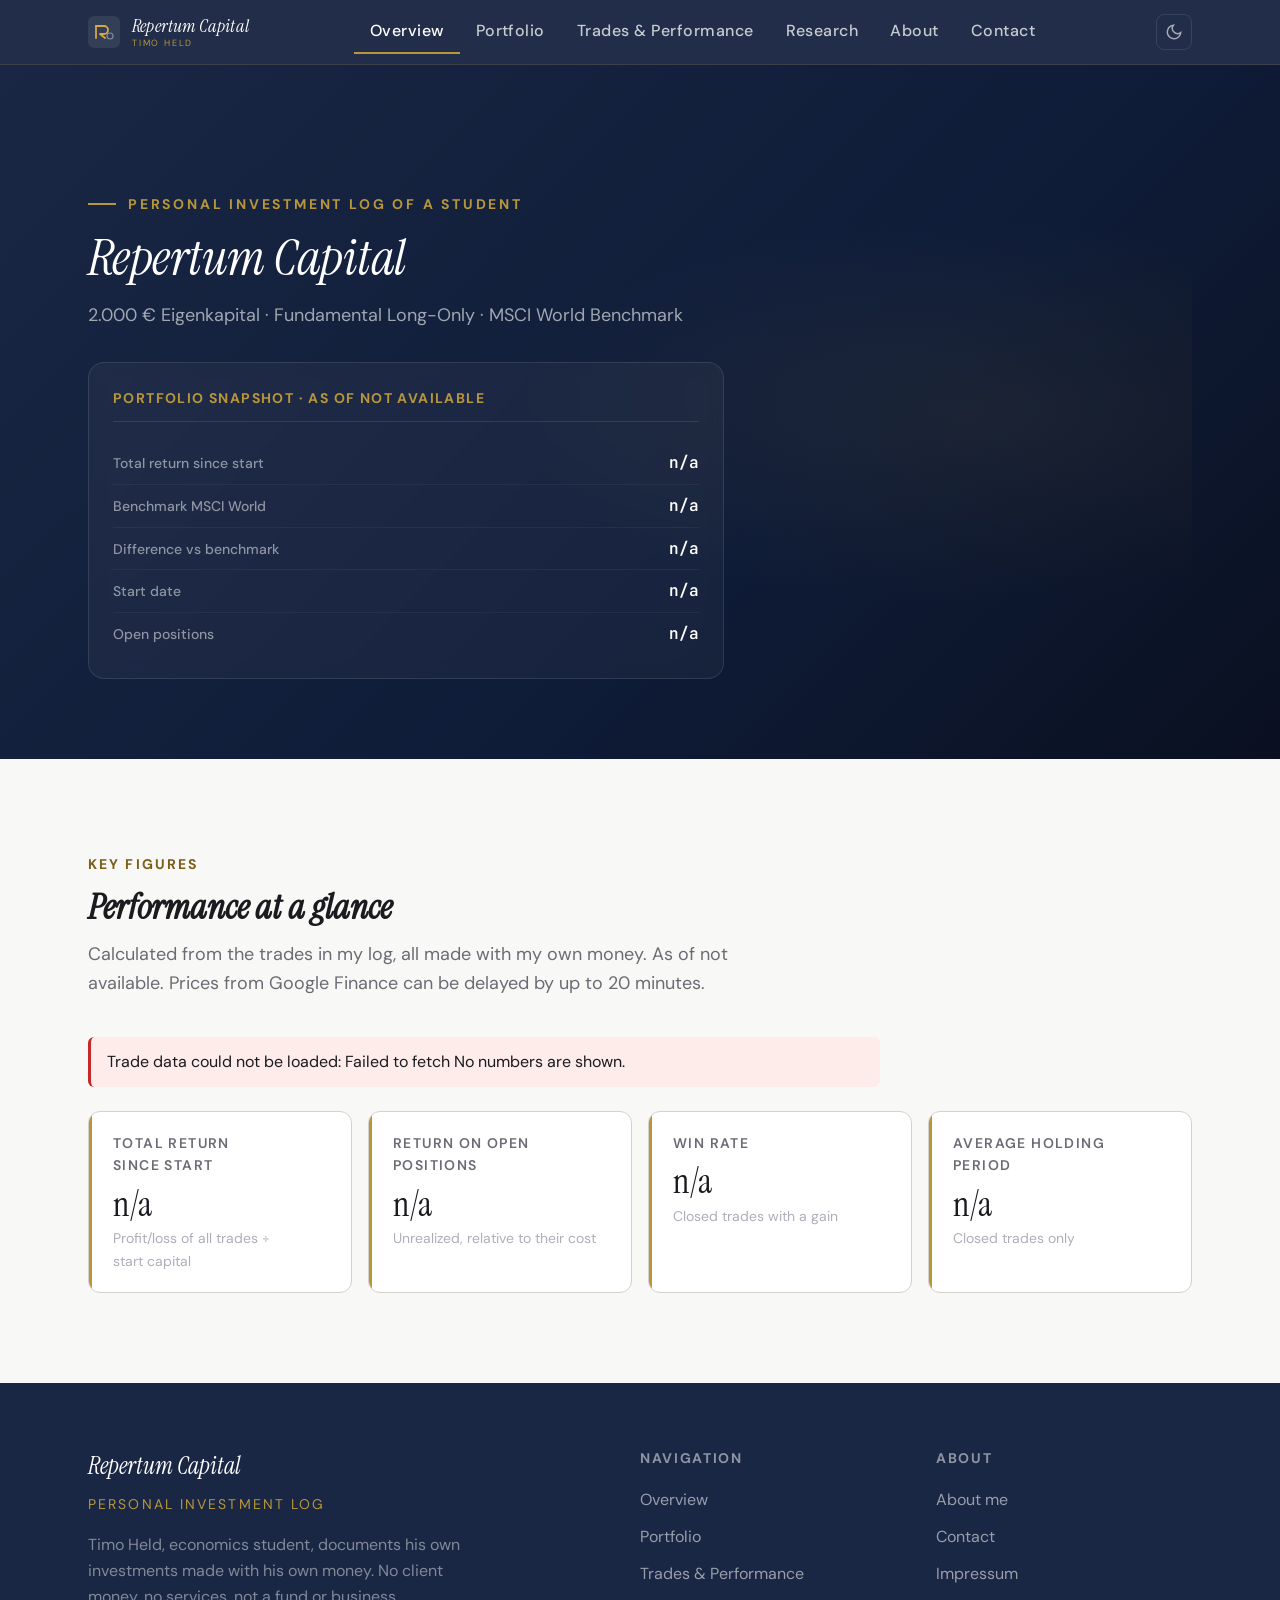
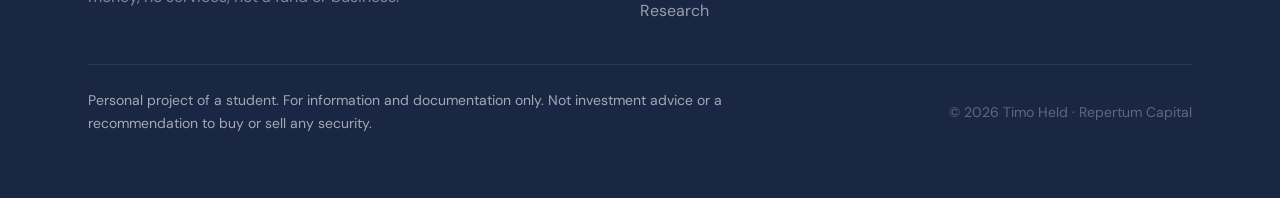
==== index.html @ 1878ecae "Make trade data consistent: one data module, explicit parsing, visible errors - trade-data.js is the" ====
<!DOCTYPE html>
<html lang="de" data-theme="light">
<head>
  <meta charset="UTF-8" />
  <meta name="viewport" content="width=device-width, initial-scale=1.0" />
  <title>Overview | Repertum Capital</title>
  <meta name="description" content="Repertum Capital – persönliches Investment-Log eines Studenten mit eigenem Geld. Keine Anlageberatung." />
  <link rel="preconnect" href="https://fonts.googleapis.com" />
  <link rel="preconnect" href="https://fonts.gstatic.com" crossorigin />
  <link href="https://fonts.googleapis.com/css2?family=Instrument+Serif:ital@0;1&family=DM+Sans:wght@300;400;500;700&family=JetBrains+Mono:wght@400;600&display=swap" rel="stylesheet" />
  <link rel="stylesheet" href="style.css" />
</head>
<body>
  <nav class="nav" role="navigation" aria-label="Hauptnavigation">
    <div class="container">
      <div class="nav__inner">
        <a href="index.html" class="nav__logo">
          <svg width="32" height="32" viewBox="0 0 32 32" fill="none">
           <rect width="32" height="32" rx="6" fill="rgba(255,255,255,0.08)"/>
            <path d="M8 22V10h8a4 4 0 0 1 0 8h-4l5 4" stroke="#D4A847" stroke-width="1.8" stroke-linecap="round" stroke-linejoin="round" fill="none"/>
            <path d="M8 10h8" stroke="#D4A847" stroke-width="1.8" stroke-linecap="round" fill="none"/>
            <circle cx="22" cy="20" r="3" stroke="rgba(255,255,255,0.4)" stroke-width="1.2" fill="none"/>
          </svg>
          <span class="nav__logo-text">Repertum Capital<span class="nav__logo-sub">Timo Held</span></span>
        </a>

        <ul class="nav__links" role="list">
          <li><a href="index.html">Overview</a></li>
          <li><a href="portfolio.html">Portfolio</a></li>
          <li><a href="trades.html">Trades & Performance</a></li>
          <li><a href="research.html">Research</a></li>
          <li><a href="about.html">About</a></li>
          <li><a href="contact.html">Contact</a></li>
        </ul>

        <div class="nav__actions">
          <button class="theme-toggle" data-theme-toggle aria-label="Toggle theme"></button>
          <button class="nav__hamburger" aria-label="Menü öffnen" aria-expanded="false">
            <span></span><span></span><span></span>
          </button>
        </div>
      </div>
    </div>

    <nav class="nav__mobile" aria-label="Mobile Navigation">
      <a href="index.html">Overview</a>
      <a href="portfolio.html">Portfolio</a>
      <a href="trades.html">Trades & Performance</a>
      <a href="research.html">Research</a>
      <a href="about.html">About</a>
      <a href="contact.html">Contact</a>
    </nav>
  </nav>

  <section class="section--hero">
  <div class="container">
    <div class="hero">
      <div class="hero-grid">
        <div>
          <p class="hero-eyebrow">Personal investment log of a student</p>

          <h1 class="hero__title animate-fade-up">
            Repertum Capital
          </h1>

          <p class="hero__tagline animate-fade-up animate-delay-1">
            2.000 € Eigenkapital · Fundamental Long-Only · MSCI World Benchmark
          </p>

        <div class="overview-card" style="margin-top: var(--space-8);">
          <p class="overview-card__header">Portfolio snapshot · As of <span data-as-of>loading…</span></p>
          <div class="overview-stat"><span class="overview-stat__label">Total return since start</span><span class="overview-stat__value" id="snapshotReturn" data-metric>…</span></div>
          <div class="overview-stat"><span class="overview-stat__label">Benchmark MSCI World</span><span class="overview-stat__value" id="snapshotBenchmark" data-metric>…</span></div>
          <div class="overview-stat"><span class="overview-stat__label">Difference vs benchmark</span><span class="overview-stat__value" id="snapshotDifference" data-metric>…</span></div>
          <div class="overview-stat"><span class="overview-stat__label">Start date</span><span class="overview-stat__value" id="snapshotStartDate" data-metric>…</span></div>
          <div class="overview-stat"><span class="overview-stat__label">Open positions</span><span class="overview-stat__value" id="snapshotPositions" data-metric>…</span></div>
        </div>
      </div>
    </div>
  </section>

  <section class="section">
    <div class="container">
      <div class="section-header">
        <span class="section-label">Key figures</span>
        <h2 class="section-title">Performance at a glance</h2>
        <p class="section-desc">Calculated from the trades in my log, all made with my own money. As of <span data-as-of>loading…</span>. Prices from Google Finance can be delayed by up to 20 minutes.</p>
      </div>

      <div class="data-status" data-data-status hidden></div>

      <div class="kpi-grid">
        <div class="kpi-card">
          <p class="kpi-card__label">Total return since start</p>
          <p class="kpi-card__value" id="kpiReturn" data-metric>…</p>
          <p class="kpi-card__note" id="kpiReturnNote">Profit/loss of all trades ÷ start capital</p>
        </div>

        <div class="kpi-card">
          <p class="kpi-card__label">Return on open positions</p>
          <p class="kpi-card__value" id="kpiOpenReturn" data-metric>…</p>
          <p class="kpi-card__note">Unrealized, relative to their cost</p>
        </div>

        <div class="kpi-card">
          <p class="kpi-card__label">Win rate</p>
          <p class="kpi-card__value" id="kpiWinRate" data-metric>…</p>
          <p class="kpi-card__note" id="kpiWinRateNote">Closed trades with a gain</p>
        </div>

        <div class="kpi-card">
          <p class="kpi-card__label">Average holding period</p>
          <p class="kpi-card__value" id="kpiAvgHolding" data-metric>…</p>
          <p class="kpi-card__note">Closed trades only</p>
        </div>
      </div>
    </div>
  </section>

  <footer class="footer">
    <div class="container">
      <div class="footer__grid">
        <div>
          <p class="footer__brand-name">Repertum Capital</p>
          <p class="footer__brand-tagline">Personal investment log</p>
          <p class="footer__brand-desc">Timo Held, economics student, documents his own investments made with his own money. No client money, no services, not a fund or business.</p>
        </div>
        <div>
          <p class="footer__col-title">Navigation</p>
          <ul class="footer__links">
            <li><a href="index.html">Overview</a></li>
            <li><a href="portfolio.html">Portfolio</a></li>
            <li><a href="trades.html">Trades &amp; Performance</a></li>
            <li><a href="research.html">Research</a></li>
          </ul>
        </div>
        <div>
          <p class="footer__col-title">About</p>
          <ul class="footer__links">
            <li><a href="about.html">About me</a></li>
            <li><a href="contact.html">Contact</a></li>
            <li><a href="contact.html#impressum">Impressum</a></li>
          </ul>
        </div>
      </div>
      <div class="footer__bottom">
        <p class="footer__disclaimer">Personal project of a student. For information and documentation only. Not investment advice or a recommendation to buy or sell any security.</p>
        <p class="footer__legal">&copy; 2026 Timo Held &middot; Repertum Capital</p>
      </div>
    </div>
  </footer>

  <script src="data-config.js"></script>
  <script src="trade-data.js"></script>
  <script src="nav.js"></script>
  <script>
    tradeData.initTradeData(({ metrics: m }) => {
      const t = tradeData;
      t.setValue("snapshotReturn", t.formatPercent(m.totalReturnPct), m.totalReturnPct);
      t.setValue("snapshotBenchmark", t.formatPercent(m.benchmarkReturnPct));
      t.setValue("snapshotDifference", m.differencePct === null ? t.NA : `${t.formatNumber(m.differencePct)} pp`, m.differencePct);
      t.setValue("snapshotStartDate", t.formatDate(m.startDate));
      t.setValue("snapshotPositions", String(m.openCount));

      t.setValue("kpiReturn", t.formatPercent(m.totalReturnPct), m.totalReturnPct);
      t.setValue("kpiOpenReturn", t.formatPercent(m.openReturnPct), m.openReturnPct);
      t.setValue("kpiWinRate", Number.isFinite(m.winRatePct) ? `${t.formatNumber(m.winRatePct, 0)}%` : t.NA);
      t.setValue("kpiWinRateNote", `${m.closedWinners} of ${m.validClosedCount} closed trades with a gain`);
      t.setValue("kpiAvgHolding", Number.isFinite(m.avgHoldingDays) ? `${t.formatNumber(m.avgHoldingDays, 0)} days` : t.NA);
    });
  </script>
</body>
</html>
---- style.css ----
:root {
  /* Type Scale */
  --text-xs:   clamp(0.75rem,  0.7rem  + 0.25vw, 0.875rem);
  --text-sm:   clamp(0.875rem, 0.8rem  + 0.35vw, 1rem);
  --text-base: clamp(1rem,     0.95rem + 0.25vw, 1.125rem);
  --text-lg:   clamp(1.125rem, 1rem    + 0.75vw, 1.5rem);
  --text-xl:   clamp(1.5rem,   1.2rem  + 1.25vw, 2.25rem);
  --text-2xl:  clamp(2rem,     1.2rem  + 2.5vw,  3.5rem);
  --text-3xl:  clamp(2.5rem,   1rem    + 4vw,    5rem);

  /* Spacing */
  --space-1:  0.25rem;
  --space-2:  0.5rem;
  --space-3:  0.75rem;
  --space-4:  1rem;
  --space-5:  1.25rem;
  --space-6:  1.5rem;
  --space-8:  2rem;
  --space-10: 2.5rem;
  --space-12: 3rem;
  --space-16: 4rem;
  --space-20: 5rem;
  --space-24: 6rem;
  --space-32: 8rem;

  /* Layout */
  --content-narrow: 640px;
  --content-default: 960px;
  --content-wide: 1200px;

  /* Radius */
  --radius-sm: 0.375rem;
  --radius-md: 0.5rem;
  --radius-lg: 0.75rem;
  --radius-xl: 1rem;
  --radius-full: 9999px;

  /* Transitions */
  --transition-interactive: 180ms cubic-bezier(0.16, 1, 0.3, 1);

  /* Fonts */
  --font-display: 'Instrument Serif', 'Georgia', serif;
  --font-body: 'DM Sans', 'Helvetica Neue', sans-serif;
  --font-mono: 'JetBrains Mono', 'Menlo', monospace;
}

/* LIGHT MODE */
:root, [data-theme="light"] {
  --color-bg:               #f8f8f6;
  --color-surface:          #ffffff;
  --color-surface-2:        #f4f3f0;
  --color-surface-offset:   #eeece8;
  --color-divider:          #e2e0db;
  --color-border:           #d5d2cc;

  --color-text:             #1a1a1f;
  --color-text-muted:       #6b6b74;
  --color-text-faint:       #b0adb8;
  --color-text-inverse:     #f8f8f6;

  /* Navy primary */
  --color-primary:          #1a2744;
  --color-primary-hover:    #0f1a30;
  --color-primary-active:   #0a1020;
  --color-primary-light:    #e8ecf4;

  /* Gold accent */
  --color-gold:             #b8963a;
  --color-gold-hover:       #9a7a28;
  --color-gold-light:       #f5edda;
  --color-gold-text:        #7a5e1a;

  /* Semantic */
  --color-success:          #2e7d32;
  --color-success-bg:       #e8f5e9;
  --color-error:            #c62828;
  --color-error-bg:         #fdecea;
  --color-warning:          #e65100;
  --color-warning-bg:       #fff3e0;

  --shadow-sm: 0 1px 3px rgba(26,39,68,0.08);
  --shadow-md: 0 4px 16px rgba(26,39,68,0.10);
  --shadow-lg: 0 12px 40px rgba(26,39,68,0.14);
}

/* DARK MODE */
[data-theme="dark"] {
  --color-bg:               #0d1117;
  --color-surface:          #161b22;
  --color-surface-2:        #1c2230;
  --color-surface-offset:   #1e2535;
  --color-divider:          #21293a;
  --color-border:           #2d3748;

  --color-text:             #e6e8ed;
  --color-text-muted:       #8892a4;
  --color-text-faint:       #4a5568;
  --color-text-inverse:     #0d1117;

  --color-primary:          #4a7fc1;
  --color-primary-hover:    #5a90d1;
  --color-primary-active:   #6aa0e0;
  --color-primary-light:    #1a2744;

  --color-gold:             #d4a847;
  --color-gold-hover:       #e0ba5c;
  --color-gold-light:       #2a2010;
  --color-gold-text:        #d4a847;

  --color-success:          #4caf50;
  --color-success-bg:       #0d2010;
  --color-error:            #ef5350;
  --color-error-bg:         #200d0d;
  --color-warning:          #ff9800;
  --color-warning-bg:       #1e1500;

  --shadow-sm: 0 1px 3px rgba(0,0,0,0.3);
  --shadow-md: 0 4px 16px rgba(0,0,0,0.4);
  --shadow-lg: 0 12px 40px rgba(0,0,0,0.5);
}

/* System dark mode fallback */
@media (prefers-color-scheme: dark) {
  :root:not([data-theme]) {
    --color-bg:               #0d1117;
    --color-surface:          #161b22;
    --color-surface-2:        #1c2230;
    --color-surface-offset:   #1e2535;
    --color-divider:          #21293a;
    --color-border:           #2d3748;
    --color-text:             #e6e8ed;
    --color-text-muted:       #8892a4;
    --color-text-faint:       #4a5568;
    --color-text-inverse:     #0d1117;
    --color-primary:          #4a7fc1;
    --color-primary-hover:    #5a90d1;
    --color-primary-active:   #6aa0e0;
    --color-primary-light:    #1a2744;
    --color-gold:             #d4a847;
    --color-gold-hover:       #e0ba5c;
    --color-gold-light:       #2a2010;
    --color-gold-text:        #d4a847;
    --color-success:          #4caf50;
    --color-success-bg:       #0d2010;
    --color-error:            #ef5350;
    --color-error-bg:         #200d0d;
    --color-warning:          #ff9800;
    --color-warning-bg:       #1e1500;
    --shadow-sm: 0 1px 3px rgba(0,0,0,0.3);
    --shadow-md: 0 4px 16px rgba(0,0,0,0.4);
    --shadow-lg: 0 12px 40px rgba(0,0,0,0.5);
  }
}

/* ─── BASE RESET ─────────────────────────────────────────── */
*, *::before, *::after { box-sizing: border-box; margin: 0; padding: 0; }

html {
  -webkit-font-smoothing: antialiased;
  -moz-osx-font-smoothing: grayscale;
  text-rendering: optimizeLegibility;
  scroll-behavior: smooth;
  scroll-padding-top: var(--space-20);
}

body {
  min-height: 100dvh;
  line-height: 1.6;
  font-family: var(--font-body);
  font-size: var(--text-base);
  color: var(--color-text);
  background-color: var(--color-bg);
  transition: background-color 0.25s ease, color 0.25s ease;
}

img, picture, video, canvas, svg { display: block; max-width: 100%; height: auto; }
ul[role="list"], ol[role="list"] { list-style: none; }
input, button, textarea, select { font: inherit; color: inherit; }
h1, h2, h3, h4, h5, h6 { text-wrap: balance; line-height: 1.15; }
p, li, figcaption { text-wrap: pretty; max-width: 72ch; }
table { border-collapse: collapse; width: 100%; }
button { cursor: pointer; background: none; border: none; }

::selection {
  background: rgba(184,150,58,0.2);
  color: var(--color-text);
}

:focus-visible {
  outline: 2px solid var(--color-gold);
  outline-offset: 3px;
  border-radius: var(--radius-sm);
}

a, button, [role="button"] {
  transition: color var(--transition-interactive),
              background var(--transition-interactive),
              border-color var(--transition-interactive),
              box-shadow var(--transition-interactive),
              opacity var(--transition-interactive);
}

.sr-only {
  position: absolute; width: 1px; height: 1px; padding: 0; margin: -1px;
  overflow: hidden; clip: rect(0,0,0,0); white-space: nowrap; border-width: 0;
}

/* ─── LAYOUT UTILITIES ───────────────────────────────────── */
.container {
  width: 100%;
  max-width: var(--content-wide);
  margin-inline: auto;
  padding-inline: clamp(var(--space-4), 4vw, var(--space-12));
}
.container--narrow { max-width: var(--content-narrow); }
.container--default { max-width: var(--content-default); }

/* ─── NAVIGATION ─────────────────────────────────────────── */
.nav {
  position: sticky;
  top: 0;
  z-index: 100;
  background: rgba(26, 39, 68, 0.97);
  backdrop-filter: blur(16px);
  -webkit-backdrop-filter: blur(16px);
  border-bottom: 1px solid rgba(212,168,71,0.15);
  transition: box-shadow 0.3s ease;
}
.nav--scrolled { box-shadow: var(--shadow-lg); }

.nav__inner {
  display: flex;
  align-items: center;
  justify-content: space-between;
  gap: var(--space-6);
  height: 64px;
}

.nav__logo {
  display: flex;
  align-items: center;
  gap: var(--space-3);
  text-decoration: none;
  flex-shrink: 0;
}
.nav__logo-text {
  font-family: var(--font-display);
  font-size: var(--text-base);
  font-style: italic;
  color: #ffffff;
  letter-spacing: 0.01em;
  line-height: 1.2;
}
.nav__logo-sub {
  display: block;
  font-family: var(--font-body);
  font-style: normal;
  font-size: 9px;
  letter-spacing: 0.2em;
  text-transform: uppercase;
  color: var(--color-gold);
  line-height: 1;
  margin-top: 2px;
}

.nav__links {
  display: flex;
  list-style: none;
  gap: 0;
  margin: 0;
}
.nav__links a {
  display: block;
  padding: var(--space-2) var(--space-4);
  font-size: var(--text-sm);
  font-weight: 500;
  letter-spacing: 0.03em;
  color: rgba(255,255,255,0.75);
  text-decoration: none;
  border-bottom: 2px solid transparent;
  transition: color 0.18s, border-color 0.18s;
}
.nav__links a:hover,
.nav__links a.active {
  color: #ffffff;
  border-bottom-color: var(--color-gold);
}

.nav__actions {
  display: flex;
  align-items: center;
  gap: var(--space-3);
}

.theme-toggle {
  width: 36px; height: 36px;
  border-radius: var(--radius-md);
  display: flex; align-items: center; justify-content: center;
  color: rgba(255,255,255,0.6);
  border: 1px solid rgba(255,255,255,0.1);
}
.theme-toggle:hover { color: #fff; border-color: rgba(255,255,255,0.3); }

/* Mobile hamburger */
.nav__hamburger {
  display: none;
  flex-direction: column;
  gap: 5px;
  width: 32px;
  height: 32px;
  align-items: center;
  justify-content: center;
  color: #fff;
}
.nav__hamburger span {
  display: block;
  height: 1.5px;
  width: 22px;
  background: currentColor;
  transition: transform 0.25s, opacity 0.25s;
  transform-origin: center;
}
.nav__hamburger.open span:nth-child(1) { transform: translateY(6.5px) rotate(45deg); }
.nav__hamburger.open span:nth-child(2) { opacity: 0; }
.nav__hamburger.open span:nth-child(3) { transform: translateY(-6.5px) rotate(-45deg); }

/* Mobile menu */
.nav__mobile {
  display: none;
  flex-direction: column;
  background: rgba(26,39,68,0.98);
  border-top: 1px solid rgba(255,255,255,0.08);
  padding: var(--space-4) 0;
}
.nav__mobile.open { display: flex; }
.nav__mobile a {
  padding: var(--space-3) var(--space-6);
  font-size: var(--text-base);
  font-weight: 500;
  color: rgba(255,255,255,0.8);
  text-decoration: none;
  border-left: 3px solid transparent;
  transition: color 0.18s, border-color 0.18s, background 0.18s;
}
.nav__mobile a:hover,
.nav__mobile a.active {
  color: #fff;
  border-left-color: var(--color-gold);
  background: rgba(255,255,255,0.04);
}

@media (max-width: 768px) {
  .nav__links { display: none; }
  .nav__hamburger { display: flex; }
}

/* ─── BUTTONS ────────────────────────────────────────────── */
.btn {
  display: inline-flex;
  align-items: center;
  gap: var(--space-2);
  padding: var(--space-3) var(--space-6);
  border-radius: var(--radius-md);
  font-size: var(--text-sm);
  font-weight: 600;
  letter-spacing: 0.03em;
  text-decoration: none;
  cursor: pointer;
  white-space: nowrap;
  transition: all var(--transition-interactive);
}
.btn--primary {
  background: var(--color-gold);
  color: #1a1200;
  border: 1.5px solid transparent;
}
.btn--primary:hover {
  background: var(--color-gold-hover);
  box-shadow: 0 4px 20px rgba(184,150,58,0.35);
  transform: translateY(-1px);
}
.btn--outline {
  background: transparent;
  color: #ffffff;
  border: 1.5px solid rgba(255,255,255,0.35);
}
.btn--outline:hover {
  border-color: var(--color-gold);
  color: var(--color-gold);
}
.btn--outline-dark {
  background: transparent;
  color: var(--color-primary);
  border: 1.5px solid var(--color-border);
}
.btn--outline-dark:hover {
  border-color: var(--color-gold);
  color: var(--color-gold-text);
}
.btn--sm {
  padding: var(--space-2) var(--space-4);
  font-size: var(--text-xs);
}

/* ─── BADGES / TAGS ──────────────────────────────────────── */
.badge {
  display: inline-flex;
  align-items: center;
  padding: 3px var(--space-3);
  border-radius: var(--radius-full);
  font-size: var(--text-xs);
  font-weight: 600;
  letter-spacing: 0.05em;
  text-transform: uppercase;
  white-space: nowrap;
}
.badge--navy { background: var(--color-primary-light); color: var(--color-primary); }
.badge--gold { background: var(--color-gold-light); color: var(--color-gold-text); }
.badge--green { background: var(--color-success-bg); color: var(--color-success); }
.badge--red { background: var(--color-error-bg); color: var(--color-error); }
.badge--gray { background: var(--color-surface-2); color: var(--color-text-muted); }

[data-theme="dark"] .badge--navy { background: rgba(74,127,193,0.15); color: #7aabdf; }
[data-theme="dark"] .badge--gold { background: rgba(212,168,71,0.15); color: #d4a847; }

/* ─── CARDS ──────────────────────────────────────────────── */
.card {
  background: var(--color-surface);
  border: 1px solid var(--color-border);
  border-radius: var(--radius-lg);
  padding: var(--space-6);
  box-shadow: var(--shadow-sm);
  transition: box-shadow var(--transition-interactive);
}
.card:hover { box-shadow: var(--shadow-md); }

/* ─── KPI CARDS ──────────────────────────────────────────── */
.kpi-grid {
  display: grid;
  grid-template-columns: repeat(auto-fit, minmax(180px, 1fr));
  gap: var(--space-4);
}
.kpi-card {
  background: var(--color-surface);
  border: 1px solid var(--color-border);
  border-radius: var(--radius-lg);
  padding: var(--space-5) var(--space-6);
  position: relative;
  overflow: hidden;
  transition: box-shadow var(--transition-interactive), transform var(--transition-interactive);
}
.kpi-card:hover { box-shadow: var(--shadow-md); transform: translateY(-1px); }
.kpi-card::before {
  content: '';
  position: absolute;
  left: 0; top: 0; bottom: 0;
  width: 3px;
  background: var(--color-gold);
  border-radius: 3px 0 0 3px;
}
.kpi-card__label {
  font-size: var(--text-xs);
  font-weight: 600;
  letter-spacing: 0.1em;
  text-transform: uppercase;
  color: var(--color-text-muted);
  margin-bottom: var(--space-2);
}
.kpi-card__value {
  font-family: var(--font-display);
  font-size: var(--text-xl);
  font-weight: 400;
  color: var(--color-text);
  line-height: 1.1;
  font-variant-numeric: tabular-nums lining-nums;
}
.kpi-card__delta {
  font-size: var(--text-xs);
  font-weight: 600;
  margin-top: var(--space-1);
}
.kpi-card__delta--positive { color: var(--color-success); }
.kpi-card__delta--negative { color: var(--color-error); }
.kpi-card__delta--neutral { color: var(--color-text-muted); }
.kpi-card__note {
  font-size: var(--text-xs);
  color: var(--color-text-faint);
  margin-top: var(--space-1);
}

/* ─── TABLES ─────────────────────────────────────────────── */
.table-wrapper {
  overflow-x: auto;
  border: 1px solid var(--color-border);
  border-radius: var(--radius-lg);
  box-shadow: var(--shadow-sm);
  -webkit-overflow-scrolling: touch;
}
.data-table {
  width: 100%;
  border-collapse: collapse;
  font-size: var(--text-sm);
  background: var(--color-surface);
}
.data-table thead th {
  background: var(--color-surface-2);
  padding: var(--space-3) var(--space-4);
  text-align: left;
  font-size: var(--text-xs);
  font-weight: 700;
  letter-spacing: 0.08em;
  text-transform: uppercase;
  color: var(--color-text-muted);
  border-bottom: 1px solid var(--color-border);
  white-space: nowrap;
  cursor: pointer;
  user-select: none;
}
.data-table thead th:hover { color: var(--color-text); }
.data-table thead th.sorted { color: var(--color-gold-text); }
[data-theme="dark"] .data-table thead th.sorted { color: var(--color-gold); }
.data-table thead th .sort-icon {
  display: inline-block;
  margin-left: 4px;
  opacity: 0.3;
  font-size: 10px;
  vertical-align: middle;
}
.data-table thead th.sorted .sort-icon { opacity: 1; }

.data-table tbody tr {
  border-bottom: 1px solid var(--color-divider);
  transition: background var(--transition-interactive);
}
.data-table tbody tr:last-child { border-bottom: none; }
.data-table tbody tr:hover { background: var(--color-surface-2); }
.data-table td {
  padding: var(--space-3) var(--space-4);
  color: var(--color-text);
  white-space: nowrap;
  vertical-align: middle;
}
.data-table td.right { text-align: right; font-variant-numeric: tabular-nums lining-nums; }
.data-table td.mono { font-family: var(--font-mono); font-size: 0.8em; }
.data-table .positive { color: var(--color-success); font-weight: 600; }
.data-table .negative { color: var(--color-error); font-weight: 600; }
.data-table .ticker {
  font-family: var(--font-mono);
  font-size: var(--text-xs);
  font-weight: 700;
  letter-spacing: 0.05em;
  background: var(--color-surface-2);
  padding: 2px 8px;
  border-radius: var(--radius-sm);
  border: 1px solid var(--color-border);
  color: var(--color-primary);
}
[data-theme="dark"] .data-table .ticker { color: #7aabdf; }

/* ─── GOOGLE SHEETS EMBED PLACEHOLDER ───────────────────── */
.gsheet-placeholder {
  background: var(--color-surface-2);
  border: 2px dashed var(--color-gold);
  border-radius: var(--radius-lg);
  padding: var(--space-10) var(--space-8);
  text-align: center;
  color: var(--color-text-muted);
}
.gsheet-placeholder__icon {
  font-size: 2rem;
  margin-bottom: var(--space-3);
  opacity: 0.5;
}
.gsheet-placeholder__title {
  font-size: var(--text-base);
  font-weight: 700;
  color: var(--color-text);
  margin-bottom: var(--space-2);
}
.gsheet-placeholder__desc {
  font-size: var(--text-sm);
  color: var(--color-text-muted);
  max-width: 50ch;
  margin: 0 auto var(--space-4);
}
.gsheet-placeholder code {
  display: block;
  background: var(--color-surface);
  border: 1px solid var(--color-border);
  border-radius: var(--radius-md);
  padding: var(--space-3) var(--space-4);
  font-family: var(--font-mono);
  font-size: var(--text-xs);
  color: var(--color-gold-text);
  text-align: left;
  margin-top: var(--space-3);
  overflow-x: auto;
  white-space: pre;
}
[data-theme="dark"] .gsheet-placeholder code { color: var(--color-gold); }

/* ─── CHART CONTAINERS ───────────────────────────────────── */
.chart-wrapper {
  position: relative;
  background: var(--color-surface);
  border: 1px solid var(--color-border);
  border-radius: var(--radius-lg);
  padding: var(--space-6);
  box-shadow: var(--shadow-sm);
}
.chart-title {
  font-size: var(--text-sm);
  font-weight: 700;
  letter-spacing: 0.06em;
  text-transform: uppercase;
  color: var(--color-text-muted);
  margin-bottom: var(--space-4);
}
.chart-canvas-wrap {
  position: relative;
  height: 240px;
}

/* ─── SECTION STRUCTURE ──────────────────────────────────── */
.section {
  padding-block: clamp(var(--space-12), 7vw, var(--space-24));
}
.section--alt { background: var(--color-surface-2); }
.section--hero {
  background: linear-gradient(135deg, var(--color-primary) 0%, #0f1c38 60%, #0a1020 100%);
  position: relative;
  overflow: hidden;
}

.section-header {
  margin-bottom: var(--space-10);
}
.section-label {
  display: inline-block;
  font-size: var(--text-xs);
  font-weight: 700;
  letter-spacing: 0.15em;
  text-transform: uppercase;
  color: var(--color-gold-text);
  margin-bottom: var(--space-3);
}
[data-theme="dark"] .section-label { color: var(--color-gold); }
.section-title {
  font-family: var(--font-display);
  font-size: var(--text-xl);
  font-style: italic;
  color: var(--color-text);
  margin-bottom: var(--space-3);
}
.section-desc {
  font-size: var(--text-base);
  color: var(--color-text-muted);
  max-width: 60ch;
}

/* ─── HERO ───────────────────────────────────────────────── */
.hero {
  padding: clamp(var(--space-16), 12vw, var(--space-32)) 0 clamp(var(--space-12), 8vw, var(--space-20));
  position: relative;
}
.hero::before {
  content: '';
  position: absolute;
  inset: 0;
  background: radial-gradient(ellipse 60% 40% at 80% 50%, rgba(184,150,58,0.08) 0%, transparent 70%);
  pointer-events: none;
}
.hero-eyebrow {
  font-size: var(--text-xs);
  font-weight: 700;
  letter-spacing: 0.2em;
  text-transform: uppercase;
  color: var(--color-gold);
  margin-bottom: var(--space-4);
  display: flex;
  align-items: center;
  gap: var(--space-3);
}
.hero-eyebrow::before {
  content: '';
  display: block;
  width: 28px;
  height: 1.5px;
  background: var(--color-gold);
  flex-shrink: 0;
}
.hero-title,
.hero__title {
  font-family: var(--font-display);
  font-size: var(--text-2xl);
  font-style: italic;
  font-weight: 400;
  color: #ffffff;
  line-height: 1.05;
  margin-bottom: var(--space-4);
  letter-spacing: -0.01em;
}

.hero-tagline,
.hero__tagline {
  font-size: var(--text-base);
  color: rgba(255,255,255,0.6);
  font-weight: 400;
  letter-spacing: 0;
  margin-bottom: var(--space-8);
  max-width: 60ch;
}
.hero__actions {
  display: flex;
  gap: var(--space-4);
  flex-wrap: wrap;
  align-items: center;
}
.hero__divider {
  width: 48px;
  height: 2px;
  background: linear-gradient(90deg, var(--color-gold), transparent);
  margin-bottom: var(--space-8);
}
.hero__desc {
  max-width: 65ch;
  color: rgba(255,255,255,0.6);
  font-size: var(--text-base);
  line-height: 1.75;
}
.hero__paper-badge {
  display: inline-flex;
  align-items: center;
  gap: var(--space-2);
  padding: var(--space-2) var(--space-4);
  background: rgba(255,255,255,0.06);
  border: 1px solid rgba(255,255,255,0.12);
  border-radius: var(--radius-full);
  font-size: var(--text-xs);
  color: #ffffff;
  letter-spacing: 0.06em;
  margin-bottom: var(--space-6);
}
.hero__paper-badge::before {
  content: '⚠';
  font-size: 10px;
}

/* Hero grid layout */
.hero-grid {
  display: grid;
  grid-template-columns: 1fr 420px;
  gap: var(--space-12);
  align-items: start;
}
@media (max-width: 900px) {
  .hero-grid { grid-template-columns: 1fr; }
}

/* ─── OVERVIEW GRID ─────────────────────────────────── */
.overview-card {
  background: rgba(255,255,255,0.04);
  border: 1px solid rgba(255,255,255,0.1);
  border-radius: var(--radius-xl);
  padding: var(--space-6);
  backdrop-filter: blur(8px);
}
.overview-card__header {
  font-size: var(--text-xs);
  font-weight: 700;
  letter-spacing: 0.1em;
  text-transform: uppercase;
  color: var(--color-gold);
  margin-bottom: var(--space-5);
  padding-bottom: var(--space-3);
  border-bottom: 1px solid rgba(184,150,58,0.2);
}
.overview-stat {
  display: flex;
  justify-content: space-between;
  align-items: baseline;
  padding: var(--space-2) 0;
  border-bottom: 1px solid rgba(255,255,255,0.05);
}
.overview-stat:last-child { border-bottom: none; }
.overview-stat__label {
  font-size: var(--text-xs);
  color: rgba(255,255,255,0.5);
  font-weight: 500;
}
.overview-stat__value {
  font-family: var(--font-mono);
  font-size: var(--text-sm);
  color: #fff;
  font-variant-numeric: tabular-nums;
  font-weight: 600;
}
.overview-stat__value.positive { color: #81c784; }
.overview-stat__value.negative { color: #e57373; }

/* ─── STRATEGY PILLARS ───────────────────────────────────── */
.pillars-grid {
  display: grid;
  grid-template-columns: repeat(auto-fit, minmax(260px, 1fr));
  gap: var(--space-5);
}
.pillar-card {
  background: var(--color-surface);
  border: 1px solid var(--color-border);
  border-radius: var(--radius-lg);
  padding: var(--space-6);
  transition: box-shadow var(--transition-interactive), transform var(--transition-interactive);
}
.pillar-card:hover { box-shadow: var(--shadow-md); transform: translateY(-2px); }
.pillar-card__num {
  font-family: var(--font-display);
  font-size: var(--text-xl);
  font-style: italic;
  color: var(--color-gold);
  line-height: 1;
  margin-bottom: var(--space-3);
  opacity: 0.6;
}
.pillar-card__title {
  font-size: var(--text-base);
  font-weight: 700;
  color: var(--color-text);
  margin-bottom: var(--space-2);
}
.pillar-card__desc {
  font-size: var(--text-sm);
  color: var(--color-text-muted);
  line-height: 1.65;
}

/* ─── PAGE HERO (inner pages) ────────────────────────────── */
.page-hero {
  background: linear-gradient(135deg, var(--color-primary) 0%, #0f1c38 100%);
  padding: clamp(var(--space-10), 6vw, var(--space-20)) 0;
  border-bottom: 1px solid rgba(184,150,58,0.2);
}
.page-hero__eyebrow {
  font-size: var(--text-xs);
  font-weight: 700;
  letter-spacing: 0.18em;
  text-transform: uppercase;
  color: var(--color-gold);
  margin-bottom: var(--space-3);
}
.page-hero__title {
  font-family: var(--font-display);
  font-size: var(--text-2xl);
  font-style: italic;
  color: #ffffff;
  margin-bottom: var(--space-3);
}
.page-hero__desc {
  color: rgba(255,255,255,0.6);
  font-size: var(--text-base);
  max-width: 60ch;
}

/* ─── DISCLAIMER BANNER ──────────────────────────────────── */
.disclaimer {
  background: var(--color-gold-light);
  border: 1px solid rgba(184,150,58,0.3);
  border-radius: var(--radius-md);
  padding: var(--space-4) var(--space-5);
  display: flex;
  gap: var(--space-3);
  align-items: flex-start;
  font-size: var(--text-sm);
  color: var(--color-gold-text);
}
[data-theme="dark"] .disclaimer { background: rgba(212,168,71,0.08); color: #d4a847; }
.disclaimer__icon { font-size: 1rem; flex-shrink: 0; margin-top: 2px; }
.disclaimer strong { font-weight: 700; }

/* ─── METRIC DEFINITION CARDS ────────────────────────────── */
.metric-defs-grid {
  display: grid;
  grid-template-columns: repeat(auto-fill, minmax(220px, 1fr));
  gap: var(--space-4);
}
.metric-def {
  background: var(--color-surface);
  border: 1px solid var(--color-border);
  border-radius: var(--radius-lg);
  padding: var(--space-5);
  border-top: 3px solid var(--color-gold);
  transition: box-shadow var(--transition-interactive);
}
.metric-def:hover { box-shadow: var(--shadow-md); }
.metric-def__name {
  font-size: var(--text-sm);
  font-weight: 700;
  color: var(--color-text);
  margin-bottom: var(--space-2);
}
.metric-def__value {
  font-family: var(--font-display);
  font-size: var(--text-xl);
  font-style: italic;
  color: var(--color-gold-text);
  margin-bottom: var(--space-3);
  font-variant-numeric: tabular-nums;
}
[data-theme="dark"] .metric-def__value { color: var(--color-gold); }
.metric-def__desc {
  font-size: var(--text-xs);
  color: var(--color-text-muted);
  line-height: 1.6;
}

/* ─── BLOG / RESEARCH ────────────────────────────────────── */
.articles-grid {
  display: grid;
  grid-template-columns: repeat(auto-fill, minmax(300px, 1fr));
  gap: var(--space-6);
}
.article-card {
  background: var(--color-surface);
  border: 1px solid var(--color-border);
  border-radius: var(--radius-lg);
  overflow: hidden;
  text-decoration: none;
  color: inherit;
  display: flex;
  flex-direction: column;
  transition: box-shadow var(--transition-interactive), transform var(--transition-interactive);
}
.article-card:hover { box-shadow: var(--shadow-md); transform: translateY(-3px); }
.article-card__img {
  height: 180px;
  background: linear-gradient(135deg, var(--color-primary) 0%, #0f1c38 100%);
  display: flex;
  align-items: center;
  justify-content: center;
  font-size: 2.5rem;
  position: relative;
  overflow: hidden;
}
.article-card__img-label {
  position: absolute;
  bottom: var(--space-3);
  left: var(--space-3);
  font-size: var(--text-xs);
  font-weight: 700;
  letter-spacing: 0.12em;
  text-transform: uppercase;
  color: var(--color-gold);
}
.article-card__body {
  padding: var(--space-5);
  flex: 1;
  display: flex;
  flex-direction: column;
}
.article-card__tags {
  display: flex;
  flex-wrap: wrap;
  gap: var(--space-2);
  margin-bottom: var(--space-3);
}
.article-card__title {
  font-size: var(--text-base);
  font-weight: 700;
  color: var(--color-text);
  margin-bottom: var(--space-2);
  line-height: 1.35;
}
.article-card:hover .article-card__title { color: var(--color-primary); }
[data-theme="dark"] .article-card:hover .article-card__title { color: #7aabdf; }
.article-card__excerpt {
  font-size: var(--text-sm);
  color: var(--color-text-muted);
  flex: 1;
  line-height: 1.6;
}
.article-card__meta {
  margin-top: var(--space-4);
  padding-top: var(--space-3);
  border-top: 1px solid var(--color-divider);
  display: flex;
  justify-content: space-between;
  align-items: center;
  font-size: var(--text-xs);
  color: var(--color-text-faint);
}
.article-card__read-more {
  font-size: var(--text-xs);
  font-weight: 600;
  color: var(--color-gold-text);
  letter-spacing: 0.04em;
  display: flex;
  align-items: center;
  gap: 4px;
}
[data-theme="dark"] .article-card__read-more { color: var(--color-gold); }

/* ─── ARTICLE (SINGLE POST) ──────────────────────────────── */
.article-body {
  max-width: 70ch;
  margin-inline: auto;
  font-size: var(--text-base);
  line-height: 1.75;
  color: var(--color-text);
}
.article-body h2 {
  font-family: var(--font-display);
  font-size: var(--text-xl);
  font-style: italic;
  color: var(--color-text);
  margin-top: var(--space-10);
  margin-bottom: var(--space-4);
}
.article-body h3 {
  font-size: var(--text-lg);
  font-weight: 700;
  color: var(--color-text);
  margin-top: var(--space-8);
  margin-bottom: var(--space-3);
}
.article-body p { margin-bottom: var(--space-5); }
.article-body ul, .article-body ol {
  padding-left: var(--space-6);
  margin-bottom: var(--space-5);
}
.article-body li { margin-bottom: var(--space-2); }
.article-body blockquote {
  border-left: 3px solid var(--color-gold);
  padding-left: var(--space-6);
  padding-block: var(--space-2);
  margin-block: var(--space-8);
  font-family: var(--font-display);
  font-style: italic;
  font-size: var(--text-lg);
  color: var(--color-text-muted);
}
.article-body strong { font-weight: 700; color: var(--color-text); }
.article-body a { color: var(--color-gold-text); text-decoration: underline; }
[data-theme="dark"] .article-body a { color: var(--color-gold); }

/* Article header meta */
.article-header-meta {
  display: flex;
  flex-wrap: wrap;
  gap: var(--space-4);
  align-items: center;
  font-size: var(--text-xs);
  color: rgba(255,255,255,0.5);
  margin-bottom: var(--space-6);
}
.article-header-meta span { display: flex; align-items: center; gap: var(--space-1); }

/* Position disclosure and facts / opinion split on analysis pages */
.analysis-disclosure {
  max-width: 70ch;
  margin: 0 auto var(--space-6);
  padding: var(--space-3) var(--space-4);
  border-left: 3px solid var(--color-gold);
  background: var(--color-surface-2);
  border-radius: var(--radius-md);
  font-size: var(--text-sm);
  color: var(--color-text);
}
.analysis-part { margin-bottom: var(--space-8); }
.analysis-part__note {
  font-size: var(--text-xs);
  color: var(--color-text-muted);
  margin-top: calc(-1 * var(--space-2));
}
.analysis-part--opinion {
  padding-left: var(--space-4);
  border-left: 3px solid var(--color-divider);
}

/* ─── ABOUT PAGE ─────────────────────────────────────────── */
.about-grid {
  display: grid;
  grid-template-columns: 280px 1fr;
  gap: var(--space-12);
  align-items: start;
}
@media (max-width: 768px) {
  .about-grid { grid-template-columns: 1fr; }
}
.about-avatar {
  width: 200px;
  height: 200px;
  border-radius: var(--radius-xl);
  background: linear-gradient(135deg, var(--color-primary), #0f1c38);
  display: flex;
  align-items: center;
  justify-content: center;
  font-size: 4rem;
  border: 3px solid rgba(184,150,58,0.3);
  margin-bottom: var(--space-5);
}
.about-links {
  display: flex;
  flex-direction: column;
  gap: var(--space-3);
}
.about-link {
  display: flex;
  align-items: center;
  gap: var(--space-3);
  padding: var(--space-3) var(--space-4);
  background: var(--color-surface);
  border: 1px solid var(--color-border);
  border-radius: var(--radius-md);
  font-size: var(--text-sm);
  font-weight: 600;
  color: var(--color-text);
  text-decoration: none;
  transition: border-color var(--transition-interactive), color var(--transition-interactive);
}
.about-link:hover { border-color: var(--color-gold); color: var(--color-gold-text); }
[data-theme="dark"] .about-link:hover { color: var(--color-gold); }

/* Skills / Interests Tags */
.tag-cloud { display: flex; flex-wrap: wrap; gap: var(--space-2); }
.tag {
  padding: var(--space-1) var(--space-3);
  background: var(--color-surface-2);
  border: 1px solid var(--color-border);
  border-radius: var(--radius-full);
  font-size: var(--text-xs);
  font-weight: 500;
  color: var(--color-text-muted);
}

/* ─── CONTACT FORM ───────────────────────────────────────── */
.form-group {
  margin-bottom: var(--space-5);
}
.form-label {
  display: block;
  font-size: var(--text-sm);
  font-weight: 600;
  color: var(--color-text);
  margin-bottom: var(--space-2);
}
.form-input, .form-textarea, .form-select {
  width: 100%;
  padding: var(--space-3) var(--space-4);
  background: var(--color-surface);
  border: 1.5px solid var(--color-border);
  border-radius: var(--radius-md);
  font-size: var(--text-base);
  color: var(--color-text);
  transition: border-color var(--transition-interactive), box-shadow var(--transition-interactive);
}
.form-input:focus, .form-textarea:focus {
  outline: none;
  border-color: var(--color-primary);
  box-shadow: 0 0 0 3px rgba(26,39,68,0.08);
}
[data-theme="dark"] .form-input:focus,
[data-theme="dark"] .form-textarea:focus {
  border-color: #4a7fc1;
  box-shadow: 0 0 0 3px rgba(74,127,193,0.1);
}
.form-textarea { resize: vertical; min-height: 140px; line-height: 1.6; }

/* ─── FOOTER ─────────────────────────────────────────────── */
.footer {
  background: var(--color-primary);
  color: rgba(255,255,255,0.7);
  padding-block: clamp(var(--space-8), 5vw, var(--space-16));
}
[data-theme="dark"] .footer { background: #0a0f1a; }
.footer__grid {
  display: grid;
  grid-template-columns: 2fr 1fr 1fr;
  gap: var(--space-10);
  margin-bottom: var(--space-10);
}
@media (max-width: 640px) {
  .footer__grid { grid-template-columns: 1fr; gap: var(--space-8); }
}
.footer__brand-name {
  font-family: var(--font-display);
  font-style: italic;
  font-size: var(--text-lg);
  color: #fff;
  margin-bottom: var(--space-2);
}
.footer__brand-tagline {
  font-size: var(--text-xs);
  letter-spacing: 0.15em;
  text-transform: uppercase;
  color: var(--color-gold);
  margin-bottom: var(--space-4);
}
.footer__brand-desc {
  font-size: var(--text-sm);
  line-height: 1.65;
  color: rgba(255,255,255,0.45);
  max-width: 36ch;
}
.footer__col-title {
  font-size: var(--text-xs);
  font-weight: 700;
  letter-spacing: 0.12em;
  text-transform: uppercase;
  color: rgba(255,255,255,0.5);
  margin-bottom: var(--space-4);
}
.footer__links { list-style: none; display: flex; flex-direction: column; gap: var(--space-2); }
.footer__links a {
  font-size: var(--text-sm);
  color: rgba(255,255,255,0.55);
  text-decoration: none;
}
.footer__links a:hover { color: var(--color-gold); }
.footer__bottom {
  border-top: 1px solid rgba(255,255,255,0.08);
  padding-top: var(--space-6);
  display: flex;
  justify-content: space-between;
  align-items: center;
  flex-wrap: wrap;
  gap: var(--space-4);
}
.footer__legal {
  font-size: var(--text-xs);
  color: rgba(255,255,255,0.3);
}
.footer__disclaimer {
  font-size: var(--text-xs);
  line-height: 1.6;
  color: rgba(255,255,255,0.6);
  max-width: 70ch;
}
.footer__pplx a {
  font-size: var(--text-xs);
  color: rgba(255,255,255,0.3);
  text-decoration: none;
}
.footer__pplx a:hover { color: rgba(255,255,255,0.6); }

/* ─── UTILITIES ──────────────────────────────────────────── */
.text-center { text-align: center; }
.mt-0 { margin-top: 0; }
.grid-2 { display: grid; grid-template-columns: repeat(auto-fit, minmax(280px, 1fr)); gap: var(--space-6); }
.grid-3 { display: grid; grid-template-columns: repeat(auto-fit, minmax(220px, 1fr)); gap: var(--space-6); }
.flex-between { display: flex; justify-content: space-between; align-items: center; flex-wrap: wrap; gap: var(--space-4); }
.divider { height: 1px; background: var(--color-divider); margin-block: var(--space-6); }
.note { font-size: var(--text-xs); color: var(--color-text-faint); font-style: italic; }

/* Filter row */
.filter-bar {
  display: flex;
  gap: var(--space-3);
  flex-wrap: wrap;
  align-items: center;
  margin-bottom: var(--space-5);
}
.filter-btn {
  padding: var(--space-2) var(--space-4);
  border: 1.5px solid var(--color-border);
  border-radius: var(--radius-full);
  font-size: var(--text-xs);
  font-weight: 600;
  letter-spacing: 0.04em;
  color: var(--color-text-muted);
  background: var(--color-surface);
  cursor: pointer;
  transition: all var(--transition-interactive);
}
.filter-btn:hover, .filter-btn.active {
  border-color: var(--color-primary);
  color: var(--color-primary);
  background: var(--color-primary-light);
}
[data-theme="dark"] .filter-btn:hover,
[data-theme="dark"] .filter-btn.active {
  border-color: #4a7fc1;
  color: #7aabdf;
  background: rgba(74,127,193,0.1);
}

/* Chart tabs */
.chart-tabs { display: flex; gap: var(--space-2); margin-bottom: var(--space-5); flex-wrap: wrap; }
.chart-tab {
  padding: var(--space-1) var(--space-3);
  border-radius: var(--radius-sm);
  font-size: var(--text-xs);
  font-weight: 600;
  cursor: pointer;
  color: var(--color-text-muted);
  background: var(--color-surface-2);
  border: 1px solid var(--color-border);
  transition: all var(--transition-interactive);
}
.chart-tab.active, .chart-tab:hover {
  background: var(--color-primary);
  color: #fff;
  border-color: var(--color-primary);
}
[data-theme="dark"] .chart-tab.active { background: #4a7fc1; border-color: #4a7fc1; }

/* Two-col charts */
.charts-2col {
  display: grid;
  grid-template-columns: 2fr 1fr;
  gap: var(--space-6);
}
@media (max-width: 768px) {
  .charts-2col { grid-template-columns: 1fr; }
}

/* Impressum */
.impressum-block {
  background: var(--color-surface);
  border: 1px solid var(--color-border);
  border-radius: var(--radius-lg);
  padding: var(--space-8);
}
.impressum-block h3 {
  font-size: var(--text-base);
  font-weight: 700;
  color: var(--color-text);
  margin-bottom: var(--space-3);
  margin-top: var(--space-6);
}
.impressum-block h3:first-child { margin-top: 0; }
.impressum-block p {
  font-size: var(--text-sm);
  color: var(--color-text-muted);
  margin-bottom: var(--space-3);
}

/* ─── ANIMATIONS ─────────────────────────────────────────── */
@keyframes fadeUp {
  from { opacity: 0; transform: translateY(16px); }
  to   { opacity: 1; transform: translateY(0); }
}
.animate-fade-up {
  animation: fadeUp 0.6s cubic-bezier(0.16, 1, 0.3, 1) both;
}
.animate-delay-1 { animation-delay: 0.1s; }
.animate-delay-2 { animation-delay: 0.2s; }
.animate-delay-3 { animation-delay: 0.3s; }
.animate-delay-4 { animation-delay: 0.4s; }

@media (prefers-reduced-motion: reduce) {
  *, *::before, *::after {
    animation-duration: 0.01ms !important;
    animation-iteration-count: 1 !important;
    transition-duration: 0.01ms !important;
  }
}

/* ─── RESPONSIVE ─────────────────────────────────────────── */
@media (max-width: 640px) {
  .hero__title { font-size: clamp(2rem, 8vw, 3rem); }
  .kpi-grid { grid-template-columns: repeat(2, 1fr); }
  .pillars-grid { grid-template-columns: 1fr; }
  .metric-defs-grid { grid-template-columns: 1fr 1fr; }
  .articles-grid { grid-template-columns: 1fr; }
  .footer__grid { grid-template-columns: 1fr; }
}

.nav__logo img {
  width: 32px;
  height: 32px;
  display: block;
  flex-shrink: 0;
}

.page-hero__eyebrow {
  font-size: var(--text-xs);
  font-weight: 700;
  letter-spacing: 0.18em;
  text-transform: uppercase;
  color: var(--color-gold);
  margin-bottom: var(--space-3);
}

.page-hero__title {
  font-family: var(--font-display);
  font-size: var(--text-2xl);
  font-style: italic;
  color: #ffffff;
  margin-bottom: var(--space-3);
}

.page-hero__desc {
  color: rgba(255,255,255,0.6);
  font-size: var(--text-base);
  max-width: 60ch;
}

.article-card {
  background: var(--color-surface);
  border: 1px solid var(--color-border);
  border-radius: var(--radius-lg);
  overflow: hidden;
  text-decoration: none;
  color: inherit;
  display: flex;
  flex-direction: column;
  transition: box-shadow var(--transition-interactive), transform var(--transition-interactive);
}

.article-card:hover {
  box-shadow: var(--shadow-md);
  transform: translateY(-3px);
}

.article-card__img {
  height: 220px;
  position: relative;
  overflow: hidden;
  background: linear-gradient(135deg, var(--color-primary) 0%, #0f1c38 100%);
  display: flex;
  align-items: center;
  justify-content: center;
}

.article-card__img img {
  width: 100%;
  height: 100%;
  object-fit: cover;
}

.article-card__img-label {
  position: absolute;
  left: var(--space-3);
  bottom: var(--space-3);
  font-size: var(--text-xs);
  font-weight: 700;
  letter-spacing: 0.12em;
  text-transform: uppercase;
  color: var(--color-gold);
}

.article-card__body {
  padding: var(--space-5);
  display: flex;
  flex-direction: column;
  flex: 1;
}

.article-card__tags {
  display: flex;
  flex-wrap: wrap;
  gap: var(--space-2);
  margin-bottom: var(--space-3);
}

.article-card__title {
  font-size: var(--text-base);
  font-weight: 700;
  color: var(--color-text);
  margin-bottom: var(--space-2);
  line-height: 1.35;
}

.article-card__excerpt {
  font-size: var(--text-sm);
  color: var(--color-text-muted);
  line-height: 1.6;
  flex: 1;
}

.article-card__meta {
  margin-top: var(--space-4);
  padding-top: var(--space-3);
  border-top: 1px solid var(--color-divider);
  display: flex;
  justify-content: space-between;
  align-items: center;
  gap: var(--space-3);
  flex-wrap: wrap;
  font-size: var(--text-xs);
  color: var(--color-text-faint);
}

.article-card__read-more {
  font-size: var(--text-xs);
  font-weight: 600;
  color: var(--color-gold-text);
}

[data-theme="dark"] .article-card__read-more {
  color: var(--color-gold);
}

.pagination {
  display: flex;
  align-items: center;
  justify-content: center;
}

#researchGrid {
  display: grid;
  grid-template-columns: repeat(auto-fill, minmax(300px, 1fr));
  gap: var(--space-6);
}

.about-avatar {
  width: 200px;
  height: 200px;
  border-radius: var(--radius-xl);
  overflow: hidden;
  border: 3px solid rgba(184, 150, 58, 0.3);
  margin-bottom: var(--space-5);
  background: var(--color-surface-2);
}

.about-avatar img {
  width: 100%;
  height: 100%;
  object-fit: cover;
} 
/* ─── DATA STATUS (trade-data.js) ────────────────────────── */
.data-status {
  display: grid;
  gap: var(--space-2);
  margin-bottom: var(--space-6);
}
.data-status[hidden] { display: none; }
.data-status__item {
  margin: 0;
  padding: var(--space-3) var(--space-4);
  border-radius: 6px;
  border-left: 3px solid;
  font-size: var(--text-sm);
}
.data-status__item--error { background: var(--color-error-bg); border-color: var(--color-error); color: var(--color-text); }
.data-status__item--warning { background: var(--color-warning-bg); border-color: var(--color-warning); color: var(--color-text); }
.kpi-card__value.positive, .metric-def__value.positive { color: var(--color-success); }
.kpi-card__value.negative, .metric-def__value.negative { color: var(--color-error); }
.data-table thead th[data-trade-sort] { cursor: pointer; user-select: none; }
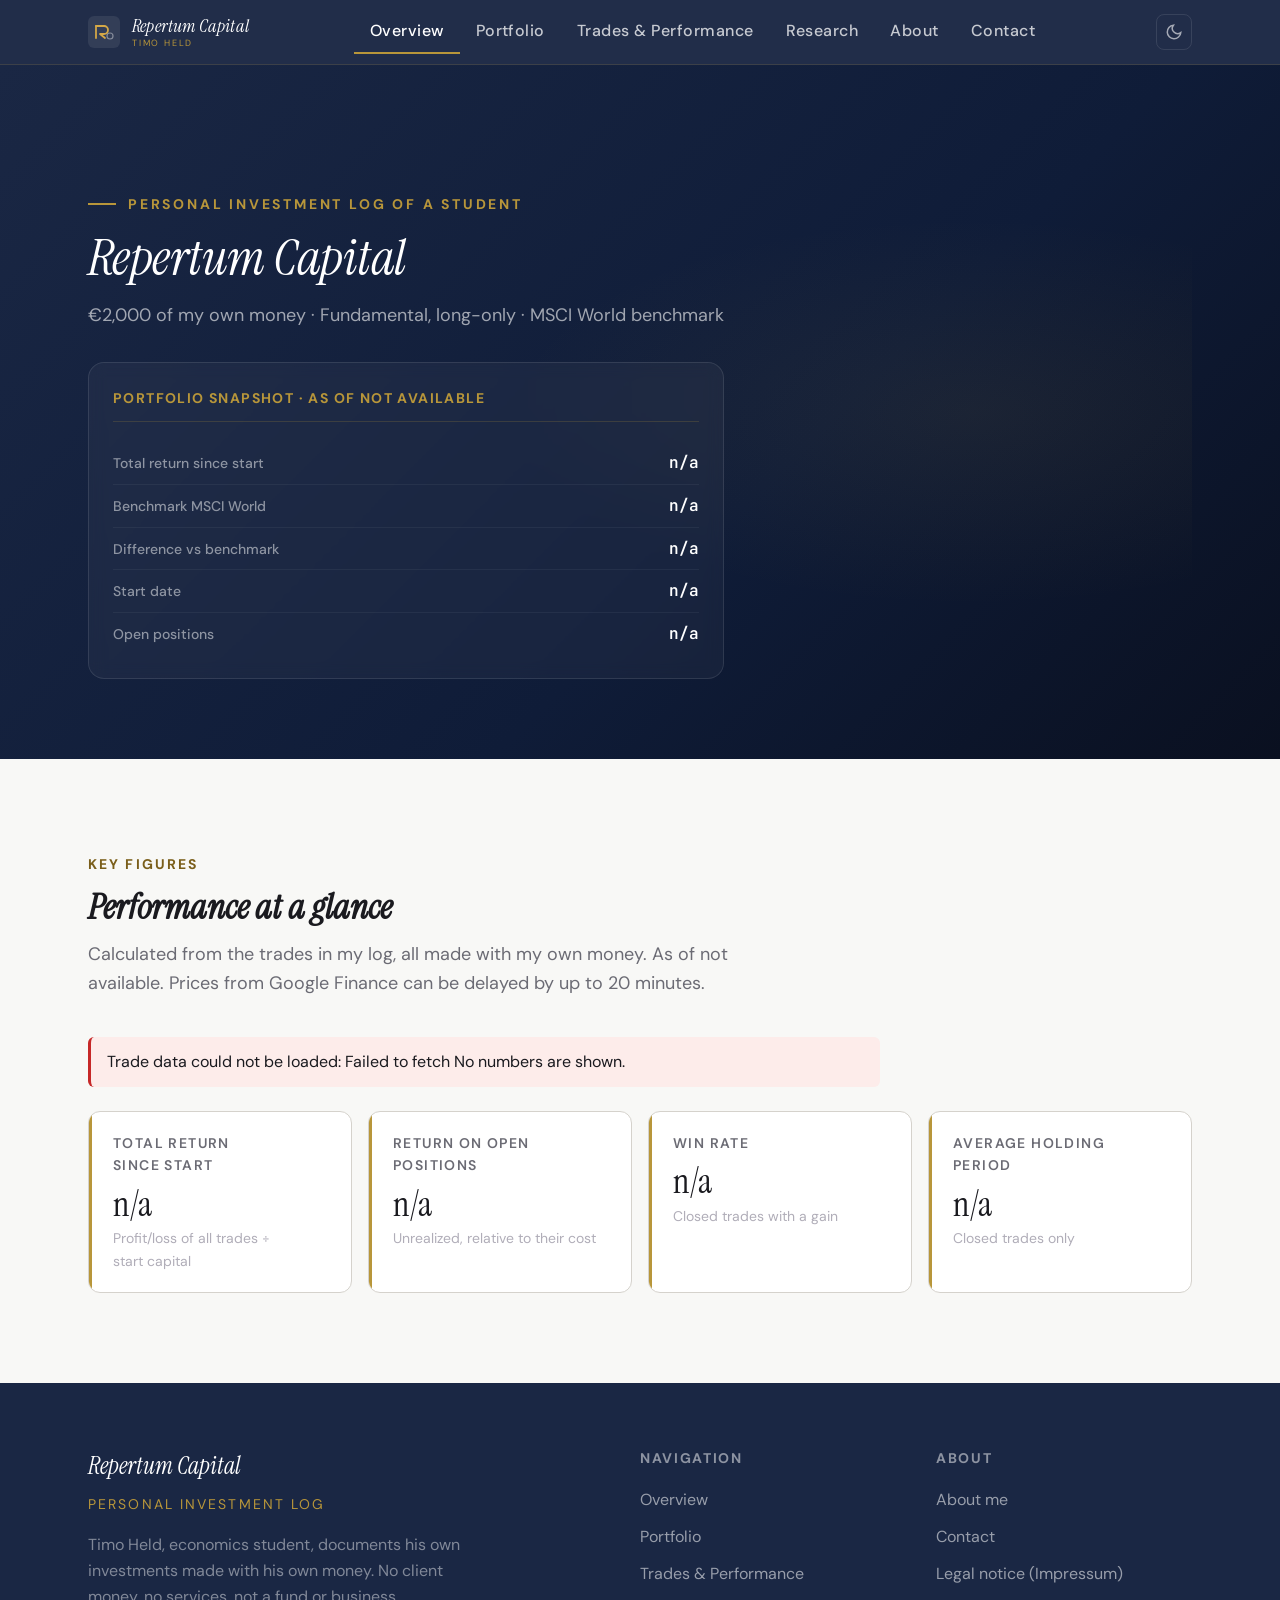
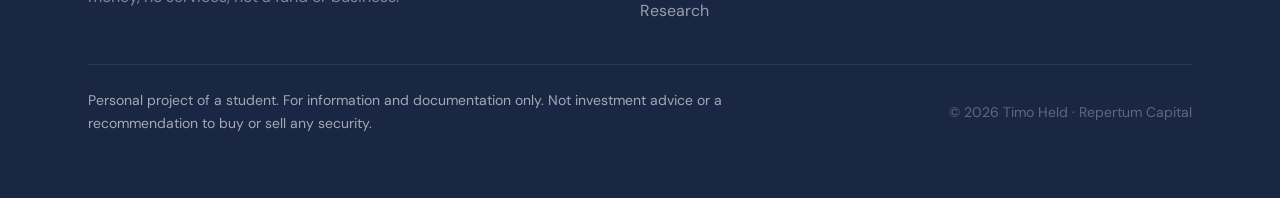
==== commit 7c148dd6: "Translate all site text to English - Page language, titles, meta descriptions, navigation labels, bu" ====
--- a/index.html
+++ b/index.html
@@ -1,17 +1,17 @@
 <!DOCTYPE html>
-<html lang="de" data-theme="light">
+<html lang="en" data-theme="light">
 <head>
   <meta charset="UTF-8" />
   <meta name="viewport" content="width=device-width, initial-scale=1.0" />
   <title>Overview | Repertum Capital</title>
-  <meta name="description" content="Repertum Capital – persönliches Investment-Log eines Studenten mit eigenem Geld. Keine Anlageberatung." />
+  <meta name="description" content="Repertum Capital: the personal investment log of an economics student who invests his own money. Not investment advice." />
   <link rel="preconnect" href="https://fonts.googleapis.com" />
   <link rel="preconnect" href="https://fonts.gstatic.com" crossorigin />
   <link href="https://fonts.googleapis.com/css2?family=Instrument+Serif:ital@0;1&family=DM+Sans:wght@300;400;500;700&family=JetBrains+Mono:wght@400;600&display=swap" rel="stylesheet" />
   <link rel="stylesheet" href="style.css" />
 </head>
 <body>
-  <nav class="nav" role="navigation" aria-label="Hauptnavigation">
+  <nav class="nav" role="navigation" aria-label="Main navigation">
     <div class="container">
       <div class="nav__inner">
         <a href="index.html" class="nav__logo">
@@ -35,14 +35,14 @@
 
         <div class="nav__actions">
           <button class="theme-toggle" data-theme-toggle aria-label="Toggle theme"></button>
-          <button class="nav__hamburger" aria-label="Menü öffnen" aria-expanded="false">
+          <button class="nav__hamburger" aria-label="Open menu" aria-expanded="false">
             <span></span><span></span><span></span>
           </button>
         </div>
       </div>
     </div>
 
-    <nav class="nav__mobile" aria-label="Mobile Navigation">
+    <nav class="nav__mobile" aria-label="Mobile navigation">
       <a href="index.html">Overview</a>
       <a href="portfolio.html">Portfolio</a>
       <a href="trades.html">Trades & Performance</a>
@@ -64,7 +64,7 @@
           </h1>
 
           <p class="hero__tagline animate-fade-up animate-delay-1">
-            2.000 € Eigenkapital · Fundamental Long-Only · MSCI World Benchmark
+            €2,000 of my own money · Fundamental, long-only · MSCI World benchmark
           </p>
 
         <div class="overview-card" style="margin-top: var(--space-8);">
@@ -139,7 +139,7 @@
           <ul class="footer__links">
             <li><a href="about.html">About me</a></li>
             <li><a href="contact.html">Contact</a></li>
-            <li><a href="contact.html#impressum">Impressum</a></li>
+            <li><a href="contact.html#impressum">Legal notice (Impressum)</a></li>
           </ul>
         </div>
       </div>
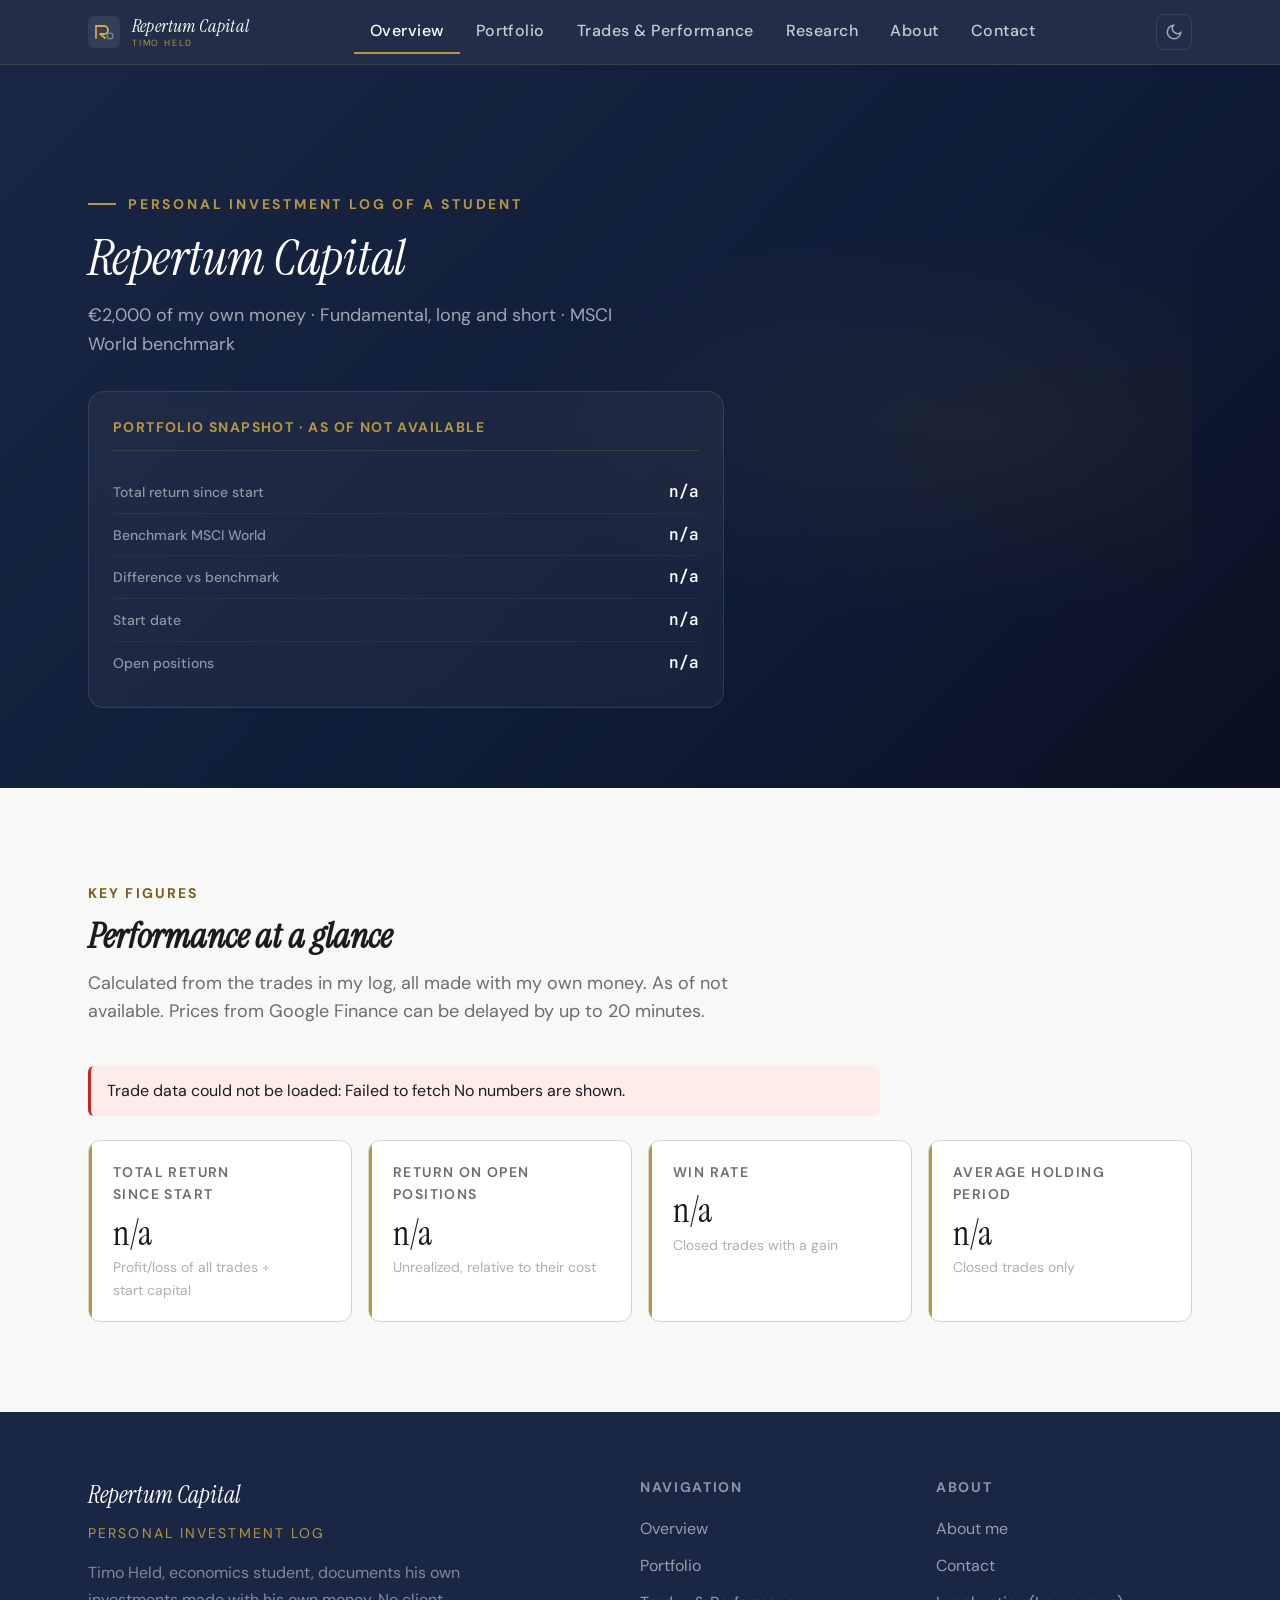
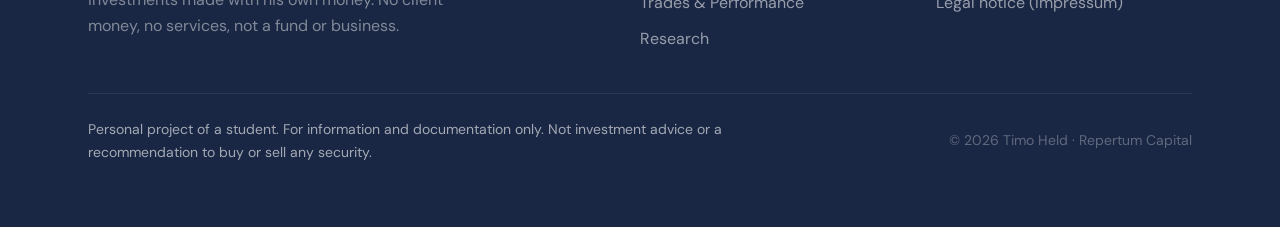
==== commit 4f87aaaa: "Home tagline: the portfolio holds long and short positions Co-Authored-By: Claude Opus 5.5 <noreply@" ====
--- a/index.html
+++ b/index.html
@@ -64,7 +64,7 @@
           </h1>
 
           <p class="hero__tagline animate-fade-up animate-delay-1">
-            €2,000 of my own money · Fundamental, long-only · MSCI World benchmark
+            €2,000 of my own money · Fundamental, long and short · MSCI World benchmark
           </p>
 
         <div class="overview-card" style="margin-top: var(--space-8);">
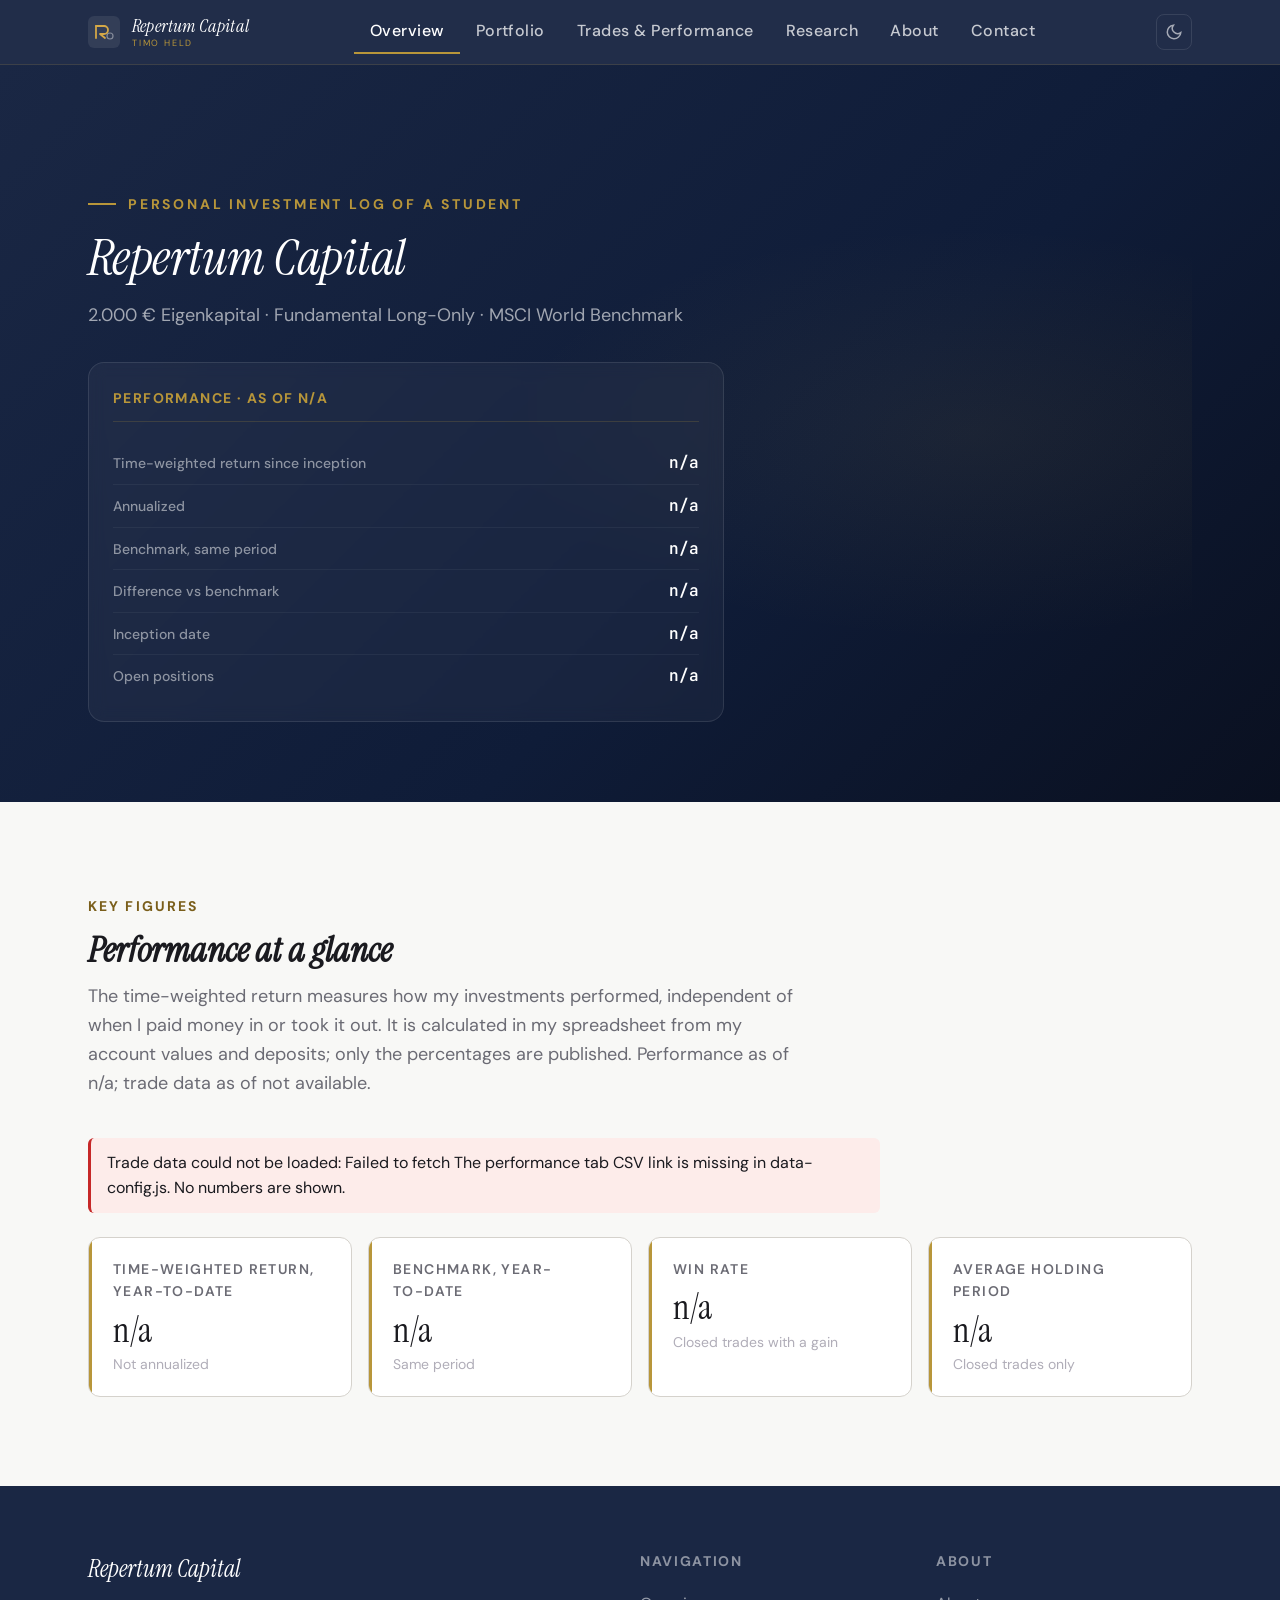
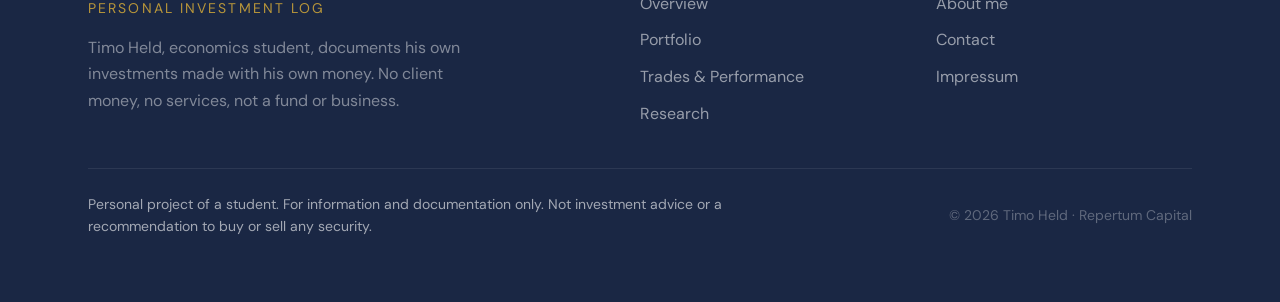
==== commit 47f12c22: "Headline is the time-weighted return from the sheet; no amounts in the repo - The site reads two pub" ====
--- a/index.html
+++ b/index.html
@@ -1,17 +1,17 @@
 <!DOCTYPE html>
-<html lang="en" data-theme="light">
+<html lang="de" data-theme="light">
 <head>
   <meta charset="UTF-8" />
   <meta name="viewport" content="width=device-width, initial-scale=1.0" />
   <title>Overview | Repertum Capital</title>
-  <meta name="description" content="Repertum Capital: the personal investment log of an economics student who invests his own money. Not investment advice." />
+  <meta name="description" content="Repertum Capital – persönliches Investment-Log eines Studenten mit eigenem Geld. Keine Anlageberatung." />
   <link rel="preconnect" href="https://fonts.googleapis.com" />
   <link rel="preconnect" href="https://fonts.gstatic.com" crossorigin />
   <link href="https://fonts.googleapis.com/css2?family=Instrument+Serif:ital@0;1&family=DM+Sans:wght@300;400;500;700&family=JetBrains+Mono:wght@400;600&display=swap" rel="stylesheet" />
   <link rel="stylesheet" href="style.css" />
 </head>
 <body>
-  <nav class="nav" role="navigation" aria-label="Main navigation">
+  <nav class="nav" role="navigation" aria-label="Hauptnavigation">
     <div class="container">
       <div class="nav__inner">
         <a href="index.html" class="nav__logo">
@@ -35,14 +35,14 @@
 
         <div class="nav__actions">
           <button class="theme-toggle" data-theme-toggle aria-label="Toggle theme"></button>
-          <button class="nav__hamburger" aria-label="Open menu" aria-expanded="false">
+          <button class="nav__hamburger" aria-label="Menü öffnen" aria-expanded="false">
             <span></span><span></span><span></span>
           </button>
         </div>
       </div>
     </div>
 
-    <nav class="nav__mobile" aria-label="Mobile navigation">
+    <nav class="nav__mobile" aria-label="Mobile Navigation">
       <a href="index.html">Overview</a>
       <a href="portfolio.html">Portfolio</a>
       <a href="trades.html">Trades & Performance</a>
@@ -64,15 +64,16 @@
           </h1>
 
           <p class="hero__tagline animate-fade-up animate-delay-1">
-            €2,000 of my own money · Fundamental, long and short · MSCI World benchmark
+            2.000 € Eigenkapital · Fundamental Long-Only · MSCI World Benchmark
           </p>
 
         <div class="overview-card" style="margin-top: var(--space-8);">
-          <p class="overview-card__header">Portfolio snapshot · As of <span data-as-of>loading…</span></p>
-          <div class="overview-stat"><span class="overview-stat__label">Total return since start</span><span class="overview-stat__value" id="snapshotReturn" data-metric>…</span></div>
-          <div class="overview-stat"><span class="overview-stat__label">Benchmark MSCI World</span><span class="overview-stat__value" id="snapshotBenchmark" data-metric>…</span></div>
+          <p class="overview-card__header">Performance · as of <span data-performance-as-of>loading…</span></p>
+          <div class="overview-stat"><span class="overview-stat__label">Time-weighted return since inception</span><span class="overview-stat__value" id="snapshotTwr" data-metric>…</span></div>
+          <div class="overview-stat"><span class="overview-stat__label">Annualized</span><span class="overview-stat__value" id="snapshotTwrAnnualized" data-metric>…</span></div>
+          <div class="overview-stat"><span class="overview-stat__label" id="snapshotBenchmarkLabel">Benchmark, same period</span><span class="overview-stat__value" id="snapshotBenchmark" data-metric>…</span></div>
           <div class="overview-stat"><span class="overview-stat__label">Difference vs benchmark</span><span class="overview-stat__value" id="snapshotDifference" data-metric>…</span></div>
-          <div class="overview-stat"><span class="overview-stat__label">Start date</span><span class="overview-stat__value" id="snapshotStartDate" data-metric>…</span></div>
+          <div class="overview-stat"><span class="overview-stat__label">Inception date</span><span class="overview-stat__value" data-inception-date>…</span></div>
           <div class="overview-stat"><span class="overview-stat__label">Open positions</span><span class="overview-stat__value" id="snapshotPositions" data-metric>…</span></div>
         </div>
       </div>
@@ -84,22 +85,22 @@
       <div class="section-header">
         <span class="section-label">Key figures</span>
         <h2 class="section-title">Performance at a glance</h2>
-        <p class="section-desc">Calculated from the trades in my log, all made with my own money. As of <span data-as-of>loading…</span>. Prices from Google Finance can be delayed by up to 20 minutes.</p>
+        <p class="section-desc">The time-weighted return measures how my investments performed, independent of when I paid money in or took it out. It is calculated in my spreadsheet from my account values and deposits; only the percentages are published. Performance as of <span data-performance-as-of>loading…</span>; trade data as of <span data-as-of>loading…</span>.</p>
       </div>
 
       <div class="data-status" data-data-status hidden></div>
 
       <div class="kpi-grid">
         <div class="kpi-card">
-          <p class="kpi-card__label">Total return since start</p>
-          <p class="kpi-card__value" id="kpiReturn" data-metric>…</p>
-          <p class="kpi-card__note" id="kpiReturnNote">Profit/loss of all trades ÷ start capital</p>
+          <p class="kpi-card__label">Time-weighted return, year-to-date</p>
+          <p class="kpi-card__value" id="kpiTwrYtd" data-metric>…</p>
+          <p class="kpi-card__note" id="kpiTwrYtdNote">Not annualized</p>
         </div>
 
         <div class="kpi-card">
-          <p class="kpi-card__label">Return on open positions</p>
-          <p class="kpi-card__value" id="kpiOpenReturn" data-metric>…</p>
-          <p class="kpi-card__note">Unrealized, relative to their cost</p>
+          <p class="kpi-card__label" id="kpiBenchmarkYtdLabel">Benchmark, year-to-date</p>
+          <p class="kpi-card__value" id="kpiBenchmarkYtd" data-metric>…</p>
+          <p class="kpi-card__note">Same period</p>
         </div>
 
         <div class="kpi-card">
@@ -139,7 +140,7 @@
           <ul class="footer__links">
             <li><a href="about.html">About me</a></li>
             <li><a href="contact.html">Contact</a></li>
-            <li><a href="contact.html#impressum">Legal notice (Impressum)</a></li>
+            <li><a href="contact.html#impressum">Impressum</a></li>
           </ul>
         </div>
       </div>
@@ -154,16 +155,22 @@
   <script src="trade-data.js"></script>
   <script src="nav.js"></script>
   <script>
-    tradeData.initTradeData(({ metrics: m }) => {
+    tradeData.initTradeData(({ metrics: m, performance: p }) => {
       const t = tradeData;
-      t.setValue("snapshotReturn", t.formatPercent(m.totalReturnPct), m.totalReturnPct);
-      t.setValue("snapshotBenchmark", t.formatPercent(m.benchmarkReturnPct));
-      t.setValue("snapshotDifference", m.differencePct === null ? t.NA : `${t.formatNumber(m.differencePct)} pp`, m.differencePct);
-      t.setValue("snapshotStartDate", t.formatDate(m.startDate));
+      const bench = p.benchmarkName || "Benchmark";
+      t.setValue("snapshotTwr", t.formatPercent(p.twrSinceInception), p.twrSinceInception);
+      t.setValue("snapshotTwrAnnualized",
+        p.isAtLeastOneYear ? t.formatPercent(p.twrAnnualized)
+          : Number.isFinite(p.periodDays) ? "not shown (under one year)" : t.NA,
+        p.twrAnnualized);
+      t.setValue("snapshotBenchmarkLabel", `${bench}, same period`);
+      t.setValue("snapshotBenchmark", t.formatPercent(p.benchmarkSinceInception), p.benchmarkSinceInception);
+      t.setValue("snapshotDifference", Number.isFinite(p.differenceSinceInception) ? `${t.formatPercent(p.differenceSinceInception).replace("%", "")} pp` : t.NA, p.differenceSinceInception);
       t.setValue("snapshotPositions", String(m.openCount));
 
-      t.setValue("kpiReturn", t.formatPercent(m.totalReturnPct), m.totalReturnPct);
-      t.setValue("kpiOpenReturn", t.formatPercent(m.openReturnPct), m.openReturnPct);
+      t.setValue("kpiTwrYtd", t.formatPercent(p.twrYtd), p.twrYtd);
+      t.setValue("kpiBenchmarkYtdLabel", `${bench}, year-to-date`);
+      t.setValue("kpiBenchmarkYtd", t.formatPercent(p.benchmarkYtd), p.benchmarkYtd);
       t.setValue("kpiWinRate", Number.isFinite(m.winRatePct) ? `${t.formatNumber(m.winRatePct, 0)}%` : t.NA);
       t.setValue("kpiWinRateNote", `${m.closedWinners} of ${m.validClosedCount} closed trades with a gain`);
       t.setValue("kpiAvgHolding", Number.isFinite(m.avgHoldingDays) ? `${t.formatNumber(m.avgHoldingDays, 0)} days` : t.NA);
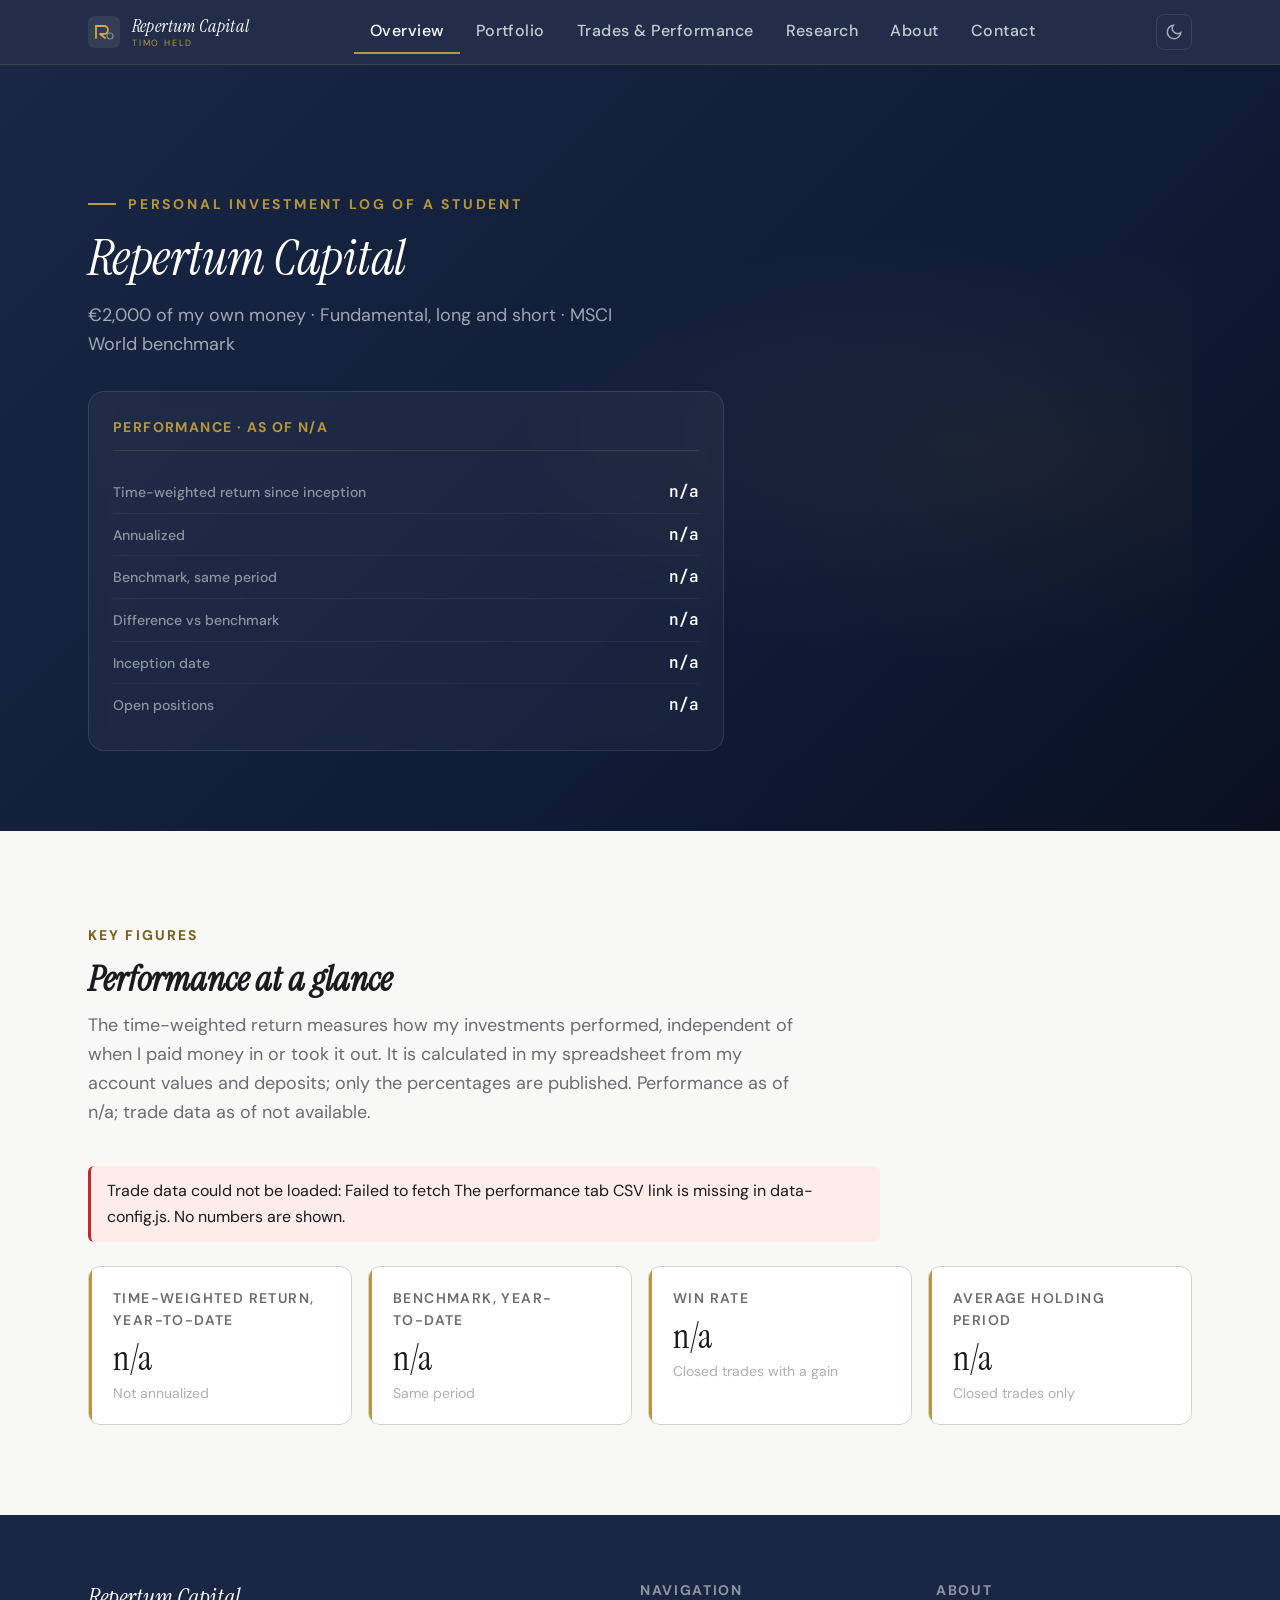
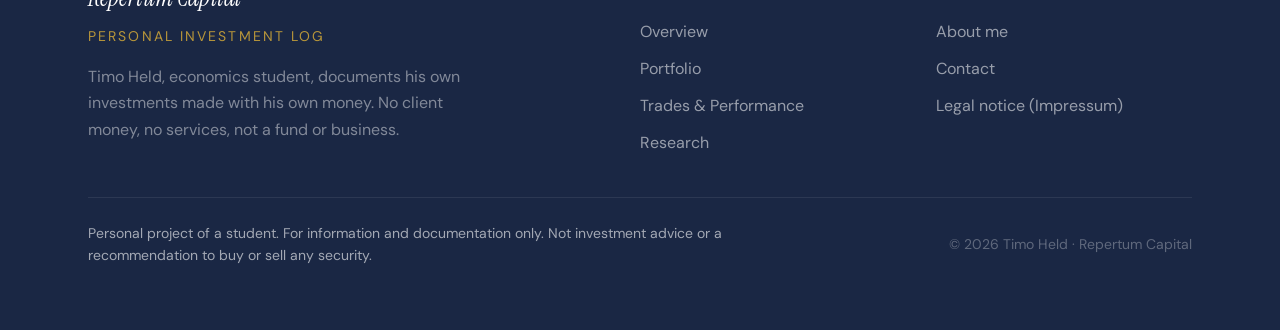
==== commit becfd8ec: "Merge branch 'claude/project-thread-t001l6' into claude/project-thread-t001l6-english" ====
--- a/index.html
+++ b/index.html
@@ -1,17 +1,17 @@
 <!DOCTYPE html>
-<html lang="de" data-theme="light">
+<html lang="en" data-theme="light">
 <head>
   <meta charset="UTF-8" />
   <meta name="viewport" content="width=device-width, initial-scale=1.0" />
   <title>Overview | Repertum Capital</title>
-  <meta name="description" content="Repertum Capital – persönliches Investment-Log eines Studenten mit eigenem Geld. Keine Anlageberatung." />
+  <meta name="description" content="Repertum Capital: the personal investment log of an economics student who invests his own money. Not investment advice." />
   <link rel="preconnect" href="https://fonts.googleapis.com" />
   <link rel="preconnect" href="https://fonts.gstatic.com" crossorigin />
   <link href="https://fonts.googleapis.com/css2?family=Instrument+Serif:ital@0;1&family=DM+Sans:wght@300;400;500;700&family=JetBrains+Mono:wght@400;600&display=swap" rel="stylesheet" />
   <link rel="stylesheet" href="style.css" />
 </head>
 <body>
-  <nav class="nav" role="navigation" aria-label="Hauptnavigation">
+  <nav class="nav" role="navigation" aria-label="Main navigation">
     <div class="container">
       <div class="nav__inner">
         <a href="index.html" class="nav__logo">
@@ -35,14 +35,14 @@
 
         <div class="nav__actions">
           <button class="theme-toggle" data-theme-toggle aria-label="Toggle theme"></button>
-          <button class="nav__hamburger" aria-label="Menü öffnen" aria-expanded="false">
+          <button class="nav__hamburger" aria-label="Open menu" aria-expanded="false">
             <span></span><span></span><span></span>
           </button>
         </div>
       </div>
     </div>
 
-    <nav class="nav__mobile" aria-label="Mobile Navigation">
+    <nav class="nav__mobile" aria-label="Mobile navigation">
       <a href="index.html">Overview</a>
       <a href="portfolio.html">Portfolio</a>
       <a href="trades.html">Trades & Performance</a>
@@ -64,7 +64,7 @@
           </h1>
 
           <p class="hero__tagline animate-fade-up animate-delay-1">
-            2.000 € Eigenkapital · Fundamental Long-Only · MSCI World Benchmark
+            €2,000 of my own money · Fundamental, long and short · MSCI World benchmark
           </p>
 
         <div class="overview-card" style="margin-top: var(--space-8);">
@@ -140,7 +140,7 @@
           <ul class="footer__links">
             <li><a href="about.html">About me</a></li>
             <li><a href="contact.html">Contact</a></li>
-            <li><a href="contact.html#impressum">Impressum</a></li>
+            <li><a href="contact.html#impressum">Legal notice (Impressum)</a></li>
           </ul>
         </div>
       </div>
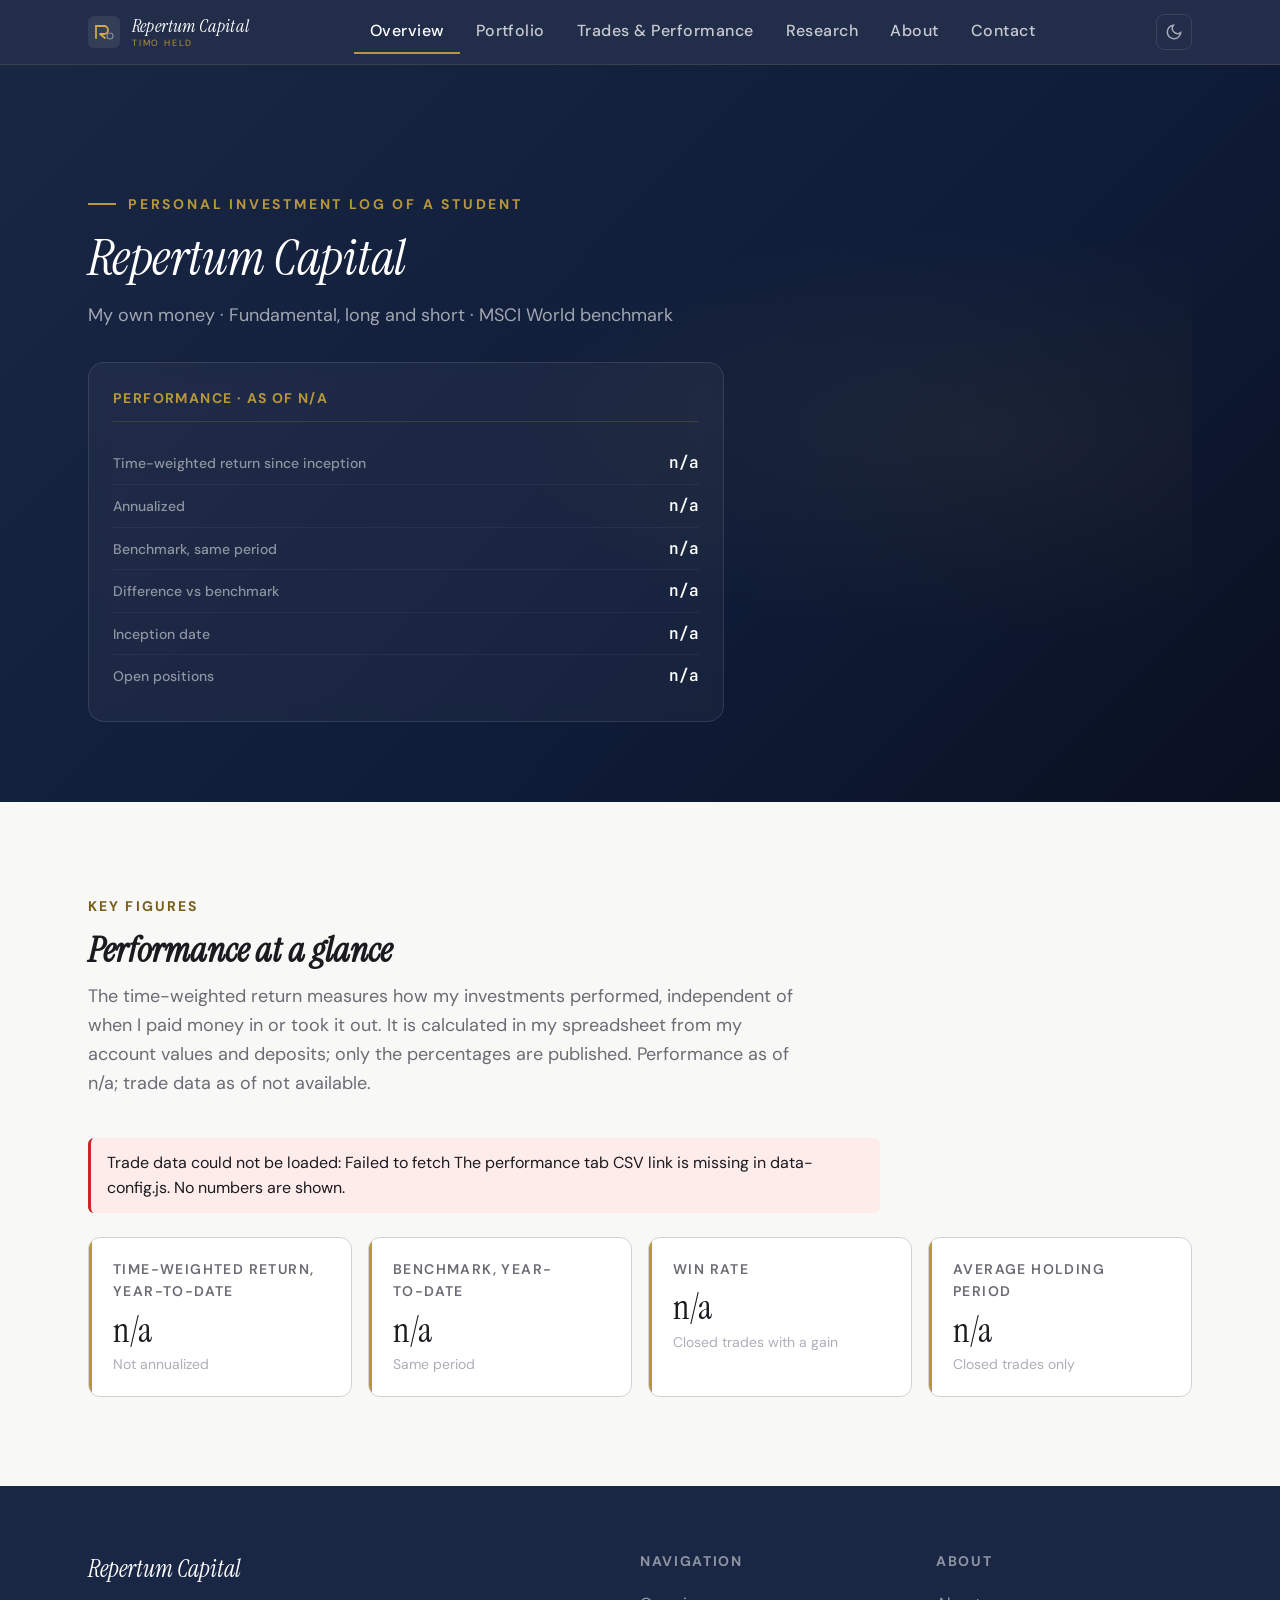
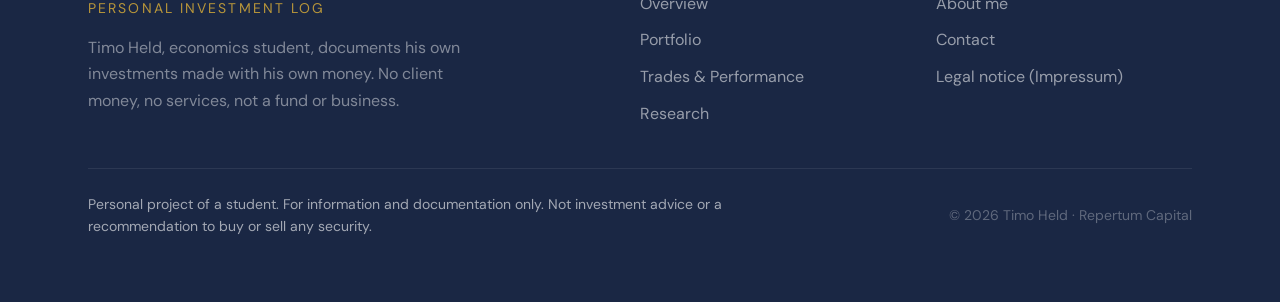
==== commit 2779699e: "Remove the capital amount from the home tagline Co-Authored-By: Claude Opus 5.5 <noreply@anthropic.c" ====
--- a/index.html
+++ b/index.html
@@ -64,7 +64,7 @@
           </h1>
 
           <p class="hero__tagline animate-fade-up animate-delay-1">
-            €2,000 of my own money · Fundamental, long and short · MSCI World benchmark
+            My own money · Fundamental, long and short · MSCI World benchmark
           </p>
 
         <div class="overview-card" style="margin-top: var(--space-8);">
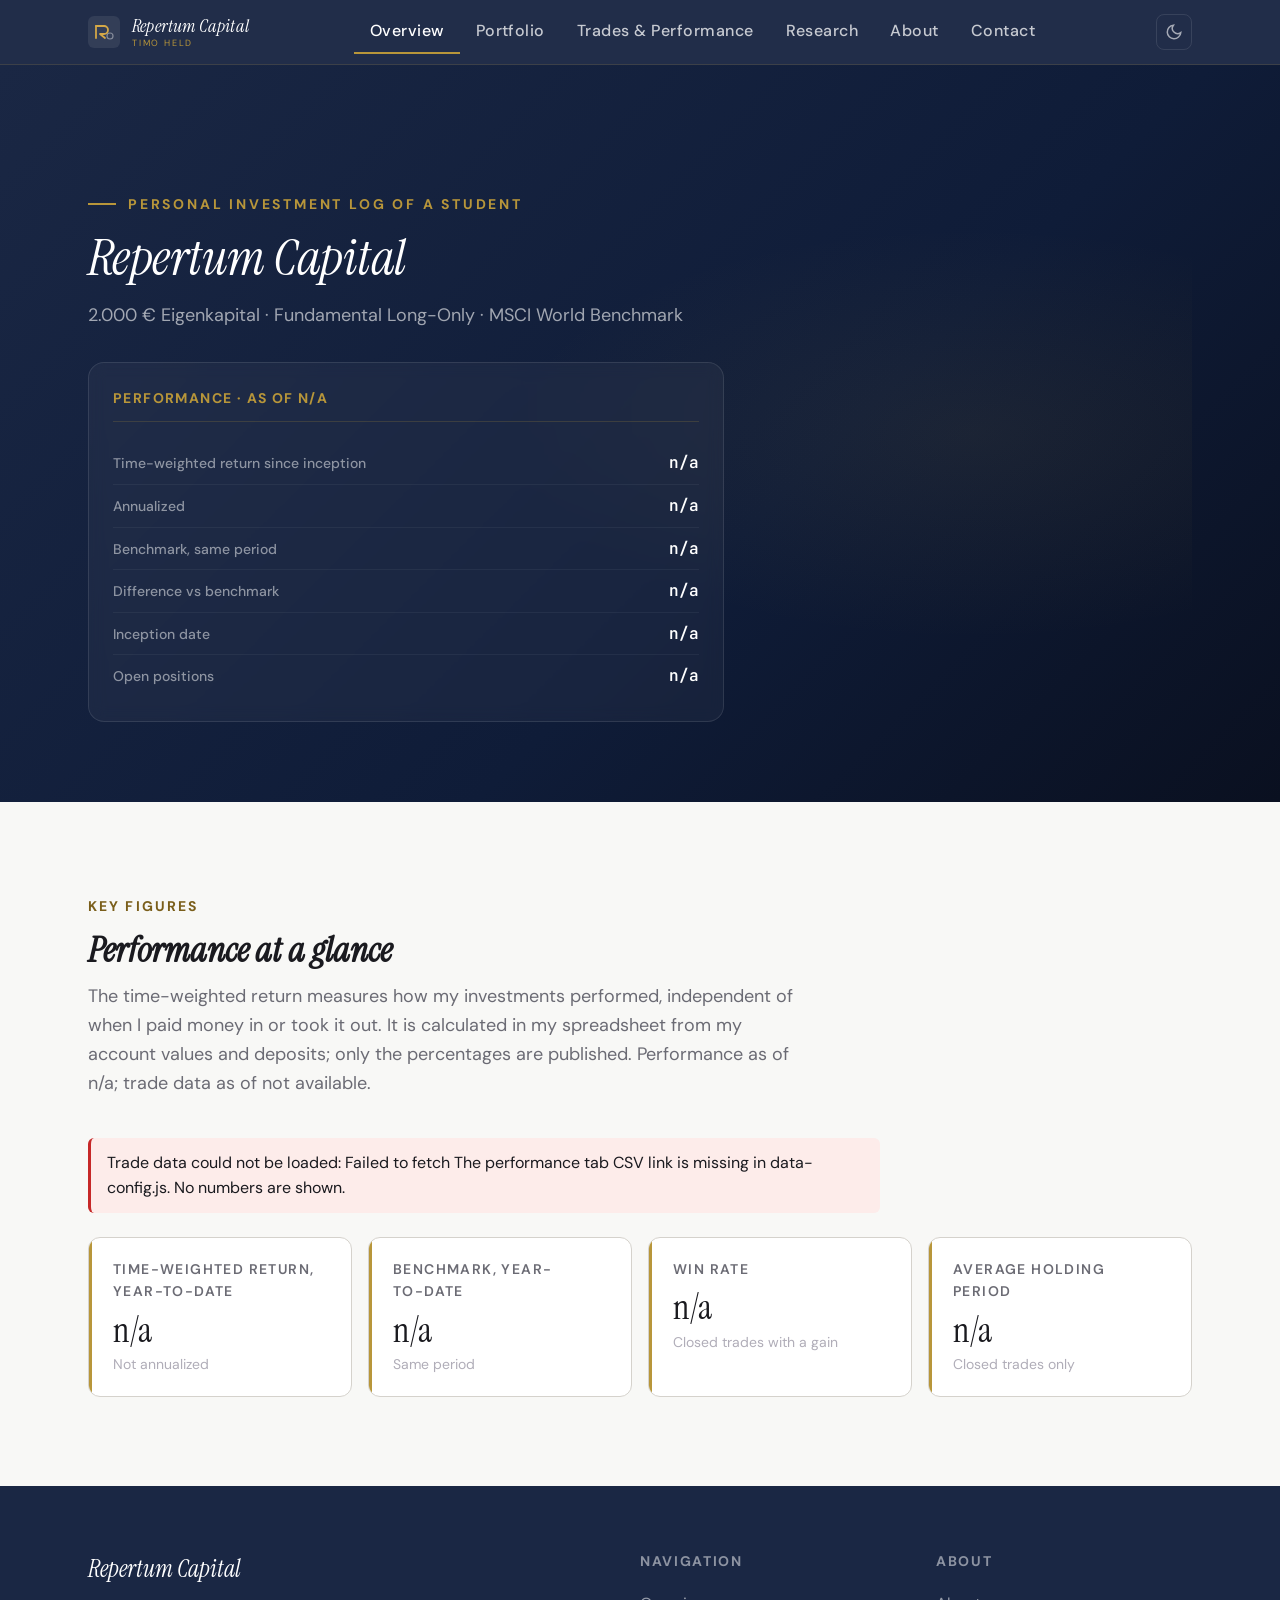
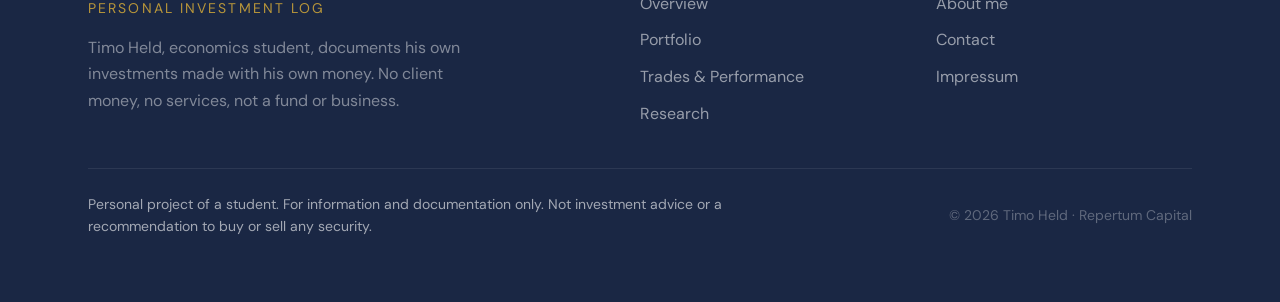
==== commit dfcaf85f: "Merge 47f12c224236a42d75fef8f2018c12fc75ed110e into 2c3e984b9416eb70dc0d185c8aab043ff4b17de9" ====
--- a/index.html
+++ b/index.html
@@ -1,17 +1,17 @@
 <!DOCTYPE html>
-<html lang="en" data-theme="light">
+<html lang="de" data-theme="light">
 <head>
   <meta charset="UTF-8" />
   <meta name="viewport" content="width=device-width, initial-scale=1.0" />
   <title>Overview | Repertum Capital</title>
-  <meta name="description" content="Repertum Capital: the personal investment log of an economics student who invests his own money. Not investment advice." />
+  <meta name="description" content="Repertum Capital – persönliches Investment-Log eines Studenten mit eigenem Geld. Keine Anlageberatung." />
   <link rel="preconnect" href="https://fonts.googleapis.com" />
   <link rel="preconnect" href="https://fonts.gstatic.com" crossorigin />
   <link href="https://fonts.googleapis.com/css2?family=Instrument+Serif:ital@0;1&family=DM+Sans:wght@300;400;500;700&family=JetBrains+Mono:wght@400;600&display=swap" rel="stylesheet" />
   <link rel="stylesheet" href="style.css" />
 </head>
 <body>
-  <nav class="nav" role="navigation" aria-label="Main navigation">
+  <nav class="nav" role="navigation" aria-label="Hauptnavigation">
     <div class="container">
       <div class="nav__inner">
         <a href="index.html" class="nav__logo">
@@ -35,14 +35,14 @@
 
         <div class="nav__actions">
           <button class="theme-toggle" data-theme-toggle aria-label="Toggle theme"></button>
-          <button class="nav__hamburger" aria-label="Open menu" aria-expanded="false">
+          <button class="nav__hamburger" aria-label="Menü öffnen" aria-expanded="false">
             <span></span><span></span><span></span>
           </button>
         </div>
       </div>
     </div>
 
-    <nav class="nav__mobile" aria-label="Mobile navigation">
+    <nav class="nav__mobile" aria-label="Mobile Navigation">
       <a href="index.html">Overview</a>
       <a href="portfolio.html">Portfolio</a>
       <a href="trades.html">Trades & Performance</a>
@@ -64,7 +64,7 @@
           </h1>
 
           <p class="hero__tagline animate-fade-up animate-delay-1">
-            My own money · Fundamental, long and short · MSCI World benchmark
+            2.000 € Eigenkapital · Fundamental Long-Only · MSCI World Benchmark
           </p>
 
         <div class="overview-card" style="margin-top: var(--space-8);">
@@ -140,7 +140,7 @@
           <ul class="footer__links">
             <li><a href="about.html">About me</a></li>
             <li><a href="contact.html">Contact</a></li>
-            <li><a href="contact.html#impressum">Legal notice (Impressum)</a></li>
+            <li><a href="contact.html#impressum">Impressum</a></li>
           </ul>
         </div>
       </div>
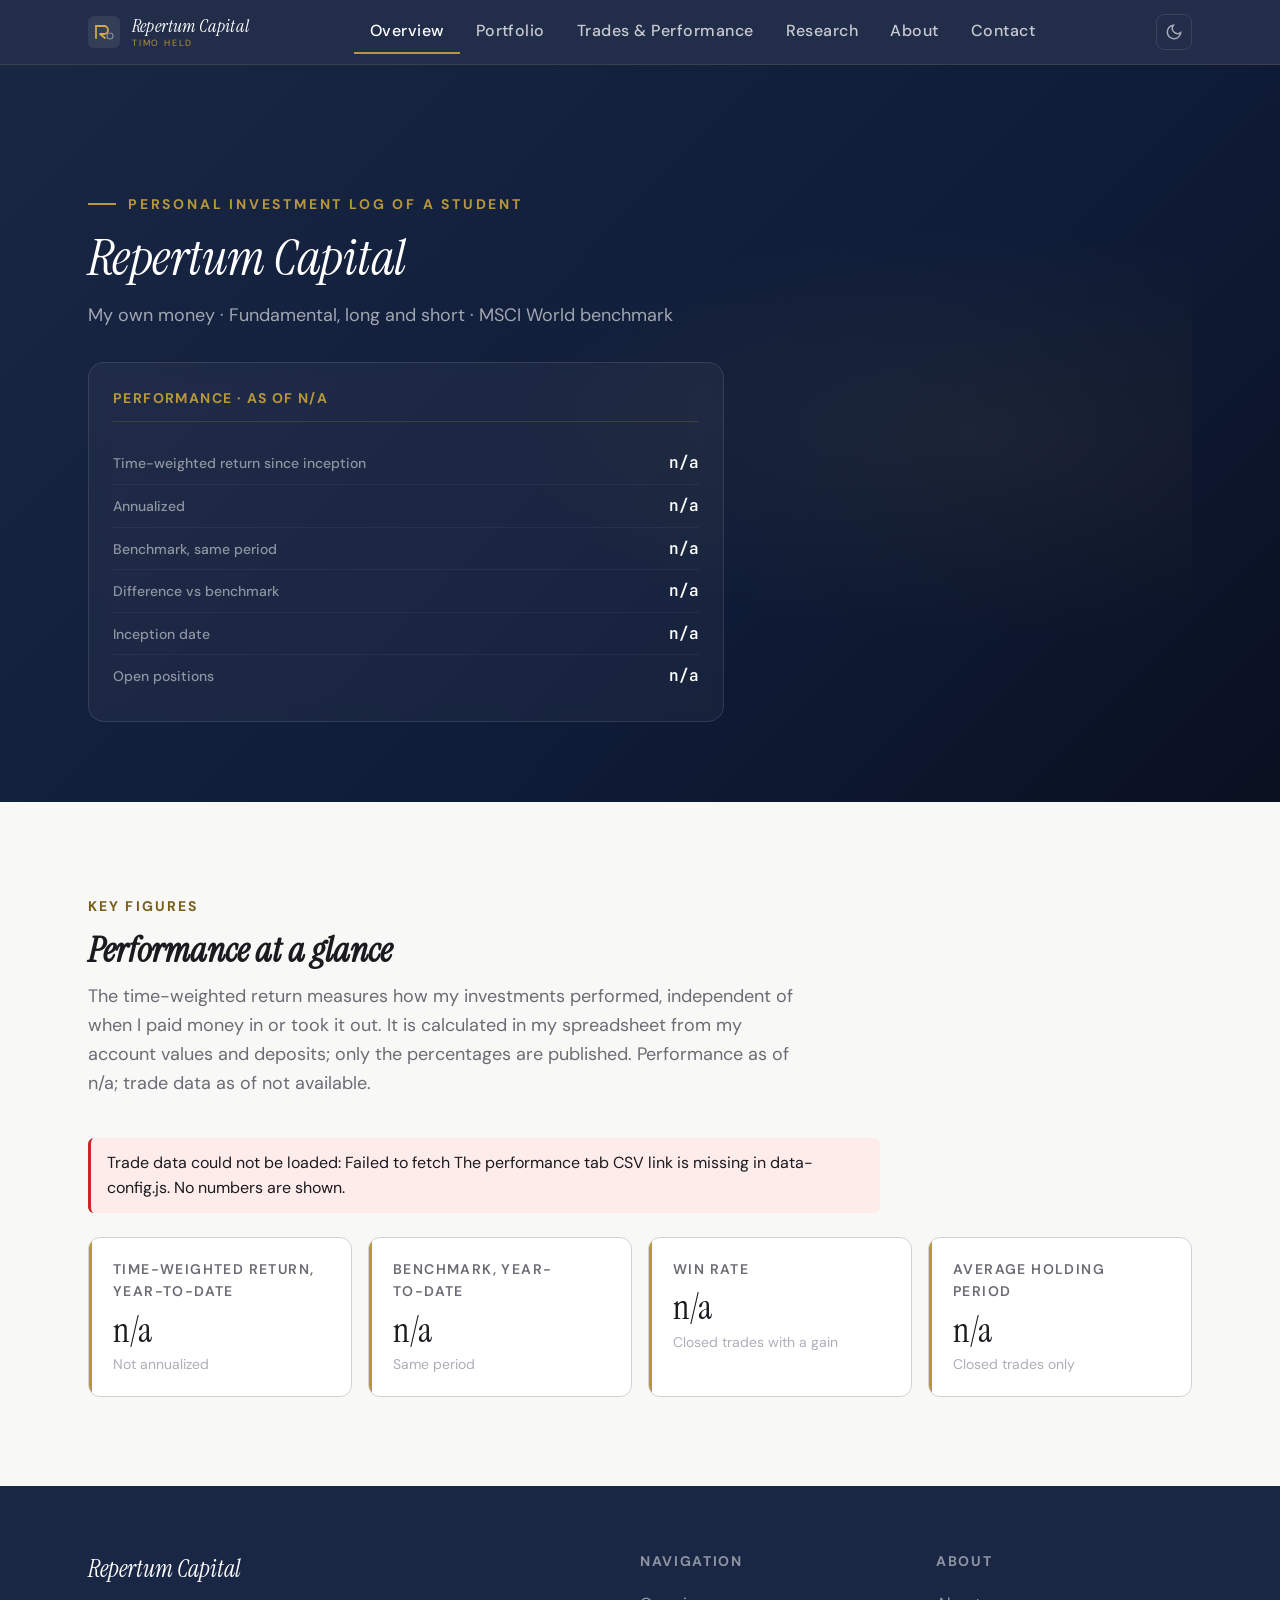
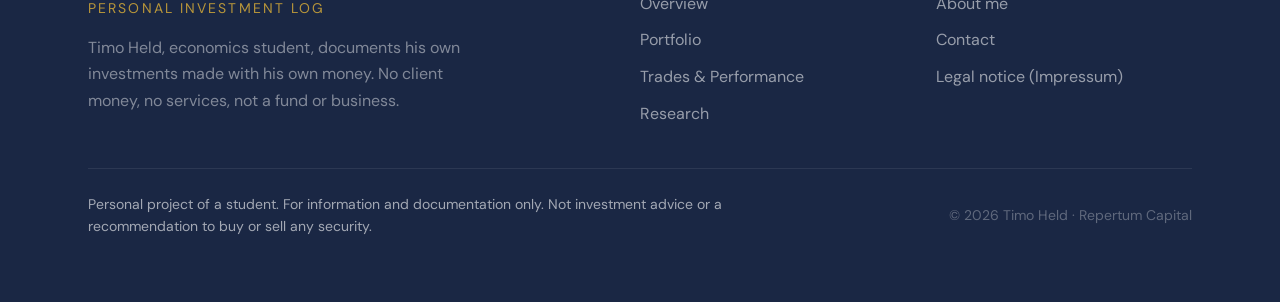
==== commit 905707f4: "Merge 2779699e93fcb25839d66cc089c7e3f0ad96daa6 into 47f12c224236a42d75fef8f2018c12fc75ed110e" ====
--- a/index.html
+++ b/index.html
@@ -1,17 +1,17 @@
 <!DOCTYPE html>
-<html lang="de" data-theme="light">
+<html lang="en" data-theme="light">
 <head>
   <meta charset="UTF-8" />
   <meta name="viewport" content="width=device-width, initial-scale=1.0" />
   <title>Overview | Repertum Capital</title>
-  <meta name="description" content="Repertum Capital – persönliches Investment-Log eines Studenten mit eigenem Geld. Keine Anlageberatung." />
+  <meta name="description" content="Repertum Capital: the personal investment log of an economics student who invests his own money. Not investment advice." />
   <link rel="preconnect" href="https://fonts.googleapis.com" />
   <link rel="preconnect" href="https://fonts.gstatic.com" crossorigin />
   <link href="https://fonts.googleapis.com/css2?family=Instrument+Serif:ital@0;1&family=DM+Sans:wght@300;400;500;700&family=JetBrains+Mono:wght@400;600&display=swap" rel="stylesheet" />
   <link rel="stylesheet" href="style.css" />
 </head>
 <body>
-  <nav class="nav" role="navigation" aria-label="Hauptnavigation">
+  <nav class="nav" role="navigation" aria-label="Main navigation">
     <div class="container">
       <div class="nav__inner">
         <a href="index.html" class="nav__logo">
@@ -35,14 +35,14 @@
 
         <div class="nav__actions">
           <button class="theme-toggle" data-theme-toggle aria-label="Toggle theme"></button>
-          <button class="nav__hamburger" aria-label="Menü öffnen" aria-expanded="false">
+          <button class="nav__hamburger" aria-label="Open menu" aria-expanded="false">
             <span></span><span></span><span></span>
           </button>
         </div>
       </div>
     </div>
 
-    <nav class="nav__mobile" aria-label="Mobile Navigation">
+    <nav class="nav__mobile" aria-label="Mobile navigation">
       <a href="index.html">Overview</a>
       <a href="portfolio.html">Portfolio</a>
       <a href="trades.html">Trades & Performance</a>
@@ -64,7 +64,7 @@
           </h1>
 
           <p class="hero__tagline animate-fade-up animate-delay-1">
-            2.000 € Eigenkapital · Fundamental Long-Only · MSCI World Benchmark
+            My own money · Fundamental, long and short · MSCI World benchmark
           </p>
 
         <div class="overview-card" style="margin-top: var(--space-8);">
@@ -140,7 +140,7 @@
           <ul class="footer__links">
             <li><a href="about.html">About me</a></li>
             <li><a href="contact.html">Contact</a></li>
-            <li><a href="contact.html#impressum">Impressum</a></li>
+            <li><a href="contact.html#impressum">Legal notice (Impressum)</a></li>
           </ul>
         </div>
       </div>
